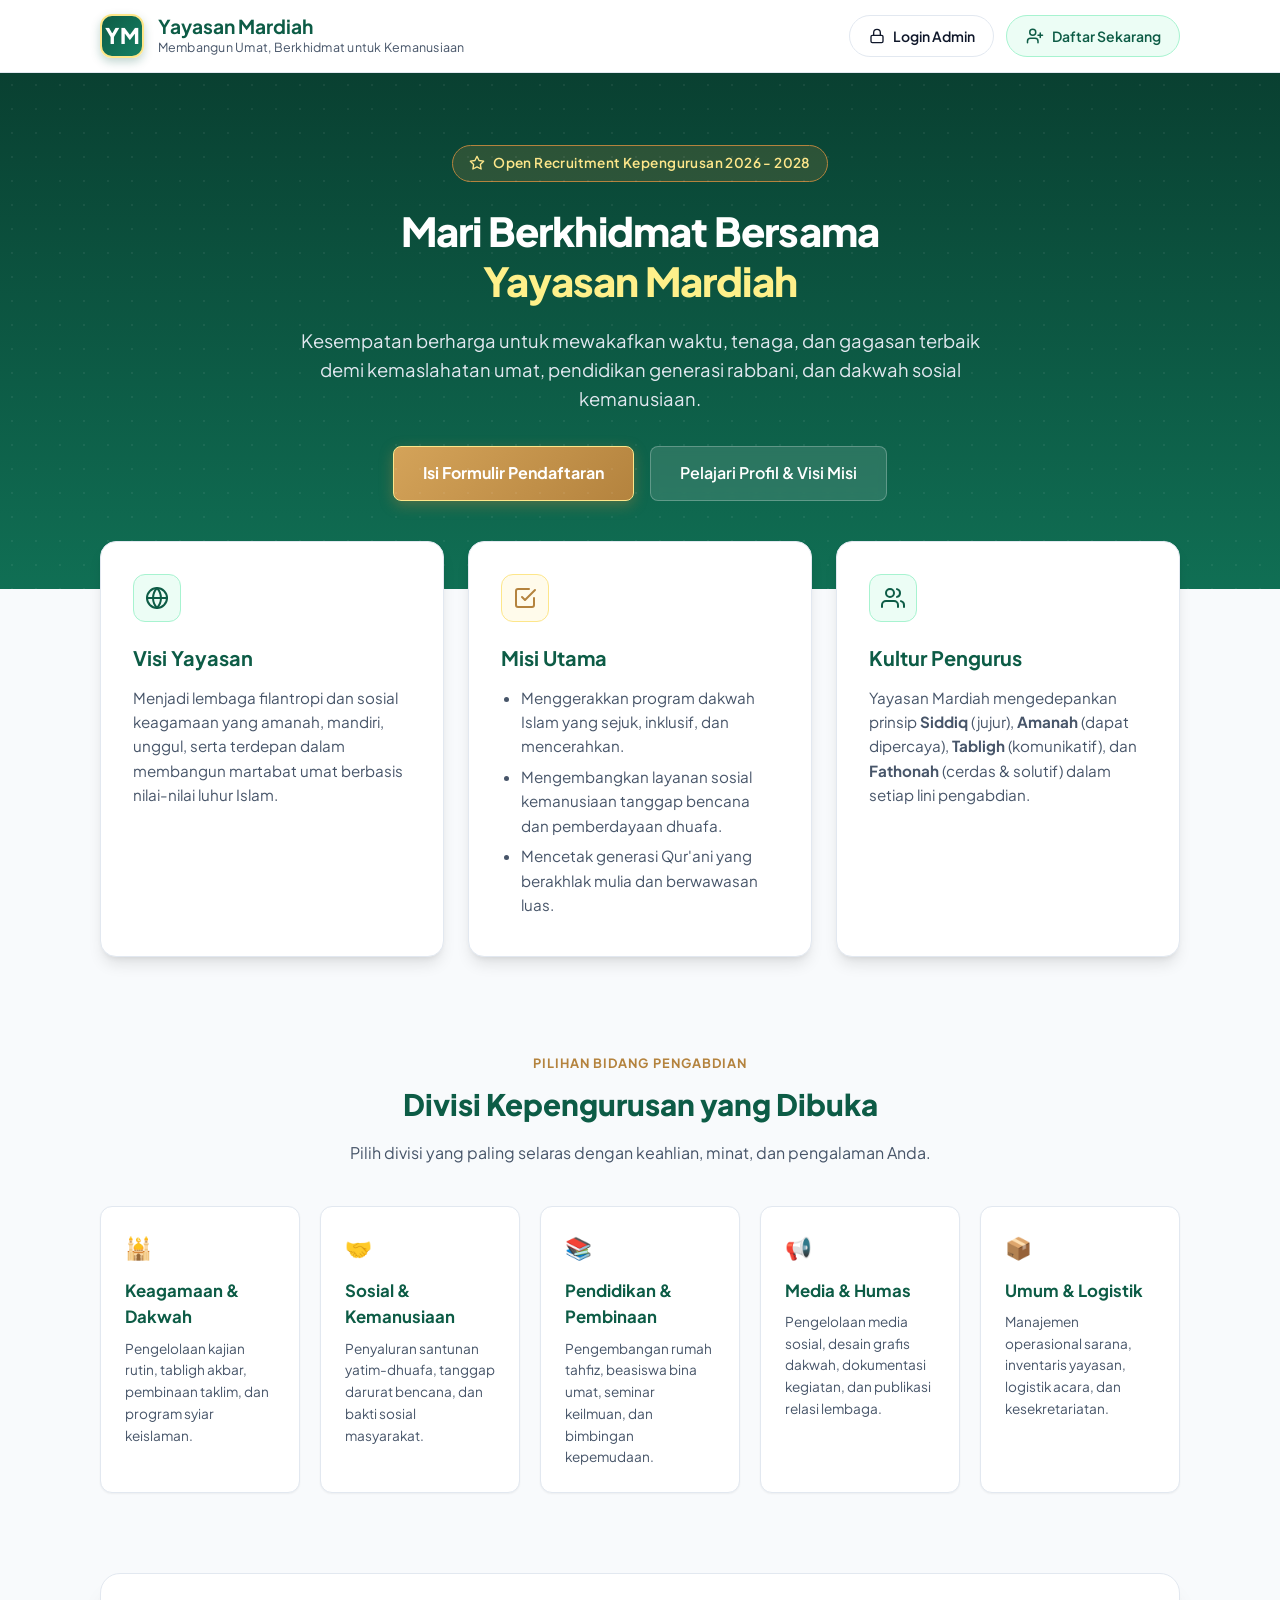
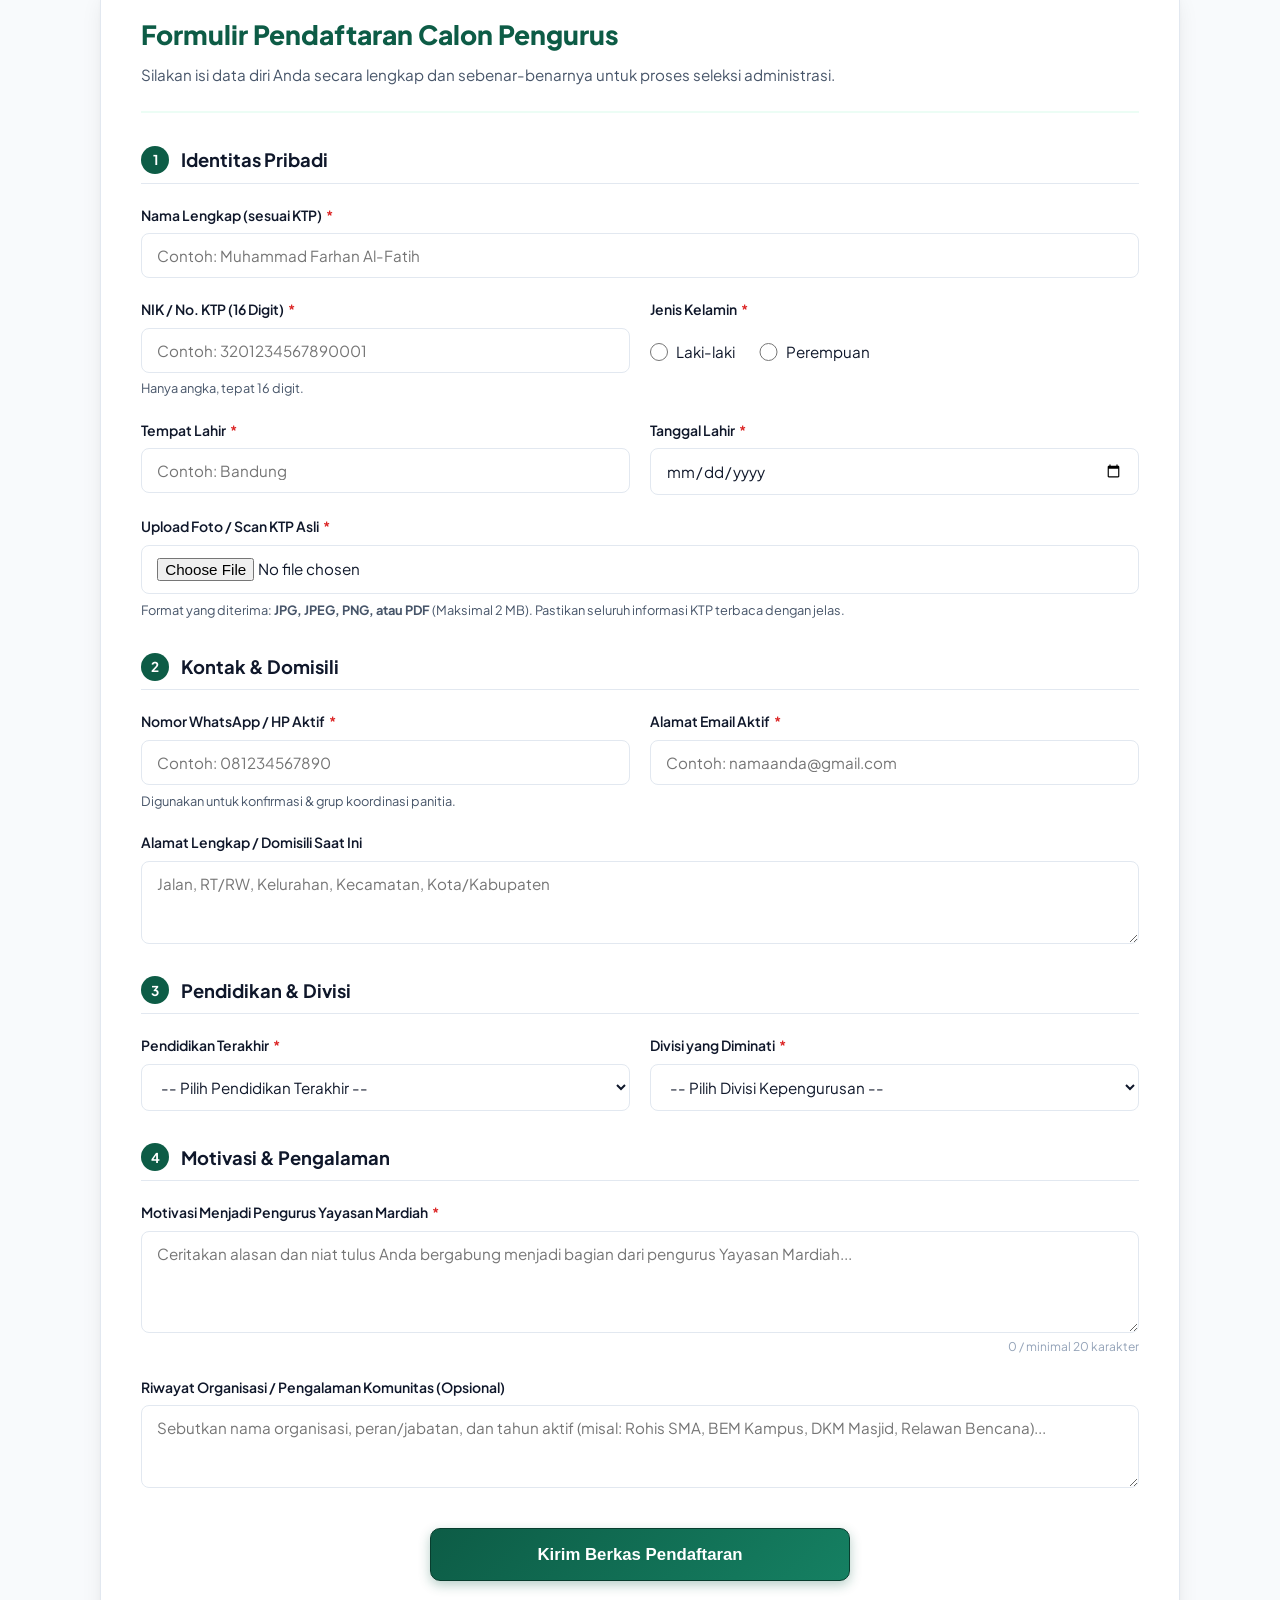
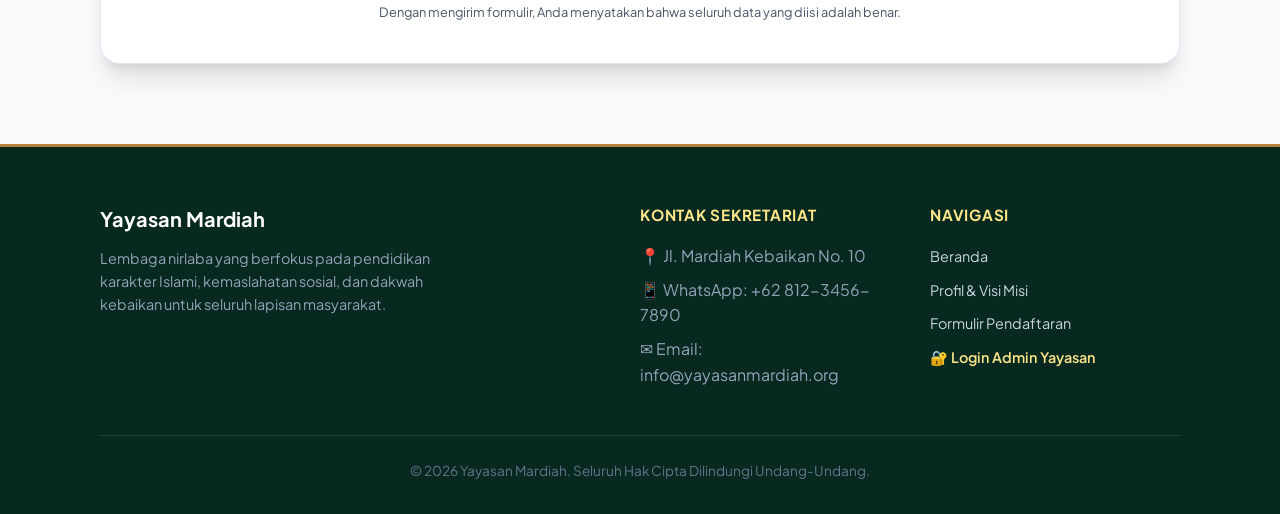
==== public/index.html @ 721e767e "Add files via upload" ====
<!DOCTYPE html>
<html lang="id">

<head>
  <meta charset="UTF-8">
  <meta name="viewport" content="width=device-width, initial-scale=1.0">
  <meta name="description"
    content="Pendaftaran Calon Pengurus Yayasan Mardiah Periode 2026-2028. Mari berkhidmat untuk umat dan kemanusiaan bersama kami.">
  <title>Pendaftaran Calon Pengurus - Yayasan Mardiah</title>

  <!-- Google Fonts: Plus Jakarta Sans -->
  <link rel="preconnect" href="https://fonts.googleapis.com">
  <link rel="preconnect" href="https://fonts.gstatic.com" crossorigin>
  <link href="https://fonts.googleapis.com/css2?family=Plus+Jakarta+Sans:wght@400;500;600;700;800&display=swap"
    rel="stylesheet">

  <!-- Stylesheet -->
  <link rel="stylesheet" href="css/style.css">
</head>

<body>

  <!-- Top Navbar / Header -->
  <header class="top-header">
    <div class="container nav-wrapper">
      <a href="#home" class="brand-logo">
        <div class="logo-icon">YM</div>
        <div class="brand-text">
          <h1>Yayasan Mardiah</h1>
          <p>Membangun Umat, Berkhidmat untuk Kemanusiaan</p>
        </div>
      </a>
      <div class="nav-action">
        <a href="admin.html" class="btn-nav btn-nav-admin" title="Panel Pengurus / Admin">
          <svg width="16" height="16" viewBox="0 0 24 24" fill="none" stroke="currentColor" stroke-width="2"
            stroke-linecap="round" stroke-linejoin="round">
            <rect x="3" y="11" width="18" height="11" rx="2" ry="2"></rect>
            <path d="M7 11V7a5 5 0 0 1 10 0v4"></path>
          </svg>
          Login Admin
        </a>
        <a href="#form-daftar" class="btn-nav">
          <svg width="18" height="18" viewBox="0 0 24 24" fill="none" stroke="currentColor" stroke-width="2"
            stroke-linecap="round" stroke-linejoin="round">
            <path d="M16 21v-2a4 4 0 0 0-4-4H6a4 4 0 0 0-4 4v2"></path>
            <circle cx="9" cy="7" r="4"></circle>
            <line x1="19" y1="8" x2="19" y2="14"></line>
            <line x1="22" y1="11" x2="16" y2="11"></line>
          </svg>
          Daftar Sekarang
        </a>
      </div>
    </div>
  </header>

  <!-- Hero Section -->
  <section class="hero-section" id="home">
    <div class="hero-pattern"></div>
    <div class="container">
      <div class="hero-badge">
        <svg width="16" height="16" viewBox="0 0 24 24" fill="none" stroke="currentColor" stroke-width="2"
          stroke-linecap="round" stroke-linejoin="round">
          <path d="M12 2l3.09 6.26L22 9.27l-5 4.87 1.18 6.88L12 17.77l-6.18 3.25L7 14.14 2 9.27l6.91-1.01L12 2z"></path>
        </svg>
        Open Recruitment Kepengurusan 2026 - 2028
      </div>
      <h2 class="hero-title">
        Mari Berkhidmat Bersama <br><span>Yayasan Mardiah</span>
      </h2>
      <p class="hero-desc">
        Kesempatan berharga untuk mewakafkan waktu, tenaga, dan gagasan terbaik demi kemaslahatan umat, pendidikan
        generasi rabbani, dan dakwah sosial kemanusiaan.
      </p>
      <div class="hero-cta-group">
        <a href="#form-daftar" class="btn-primary-hero">Isi Formulir Pendaftaran</a>
        <a href="#profil" class="btn-secondary-hero">Pelajari Profil & Visi Misi</a>
      </div>
    </div>
  </section>

  <!-- Section: Visi, Misi & Profil Singkat -->
  <section class="section-intro" id="profil">
    <div class="container">
      <div class="info-grid">
        <!-- Visi Card -->
        <div class="info-card">
          <div class="card-icon icon-emerald">
            <svg width="24" height="24" viewBox="0 0 24 24" fill="none" stroke="currentColor" stroke-width="2"
              stroke-linecap="round" stroke-linejoin="round">
              <circle cx="12" cy="12" r="10"></circle>
              <line x1="2" y1="12" x2="22" y2="12"></line>
              <path d="M12 2a15.3 15.3 0 0 1 4 10 15.3 15.3 0 0 1-4 10 15.3 15.3 0 0 1-4-10 15.3 15.3 0 0 1 4-10z">
              </path>
            </svg>
          </div>
          <h3>Visi Yayasan</h3>
          <p>
            Menjadi lembaga filantropi dan sosial keagamaan yang amanah, mandiri, unggul, serta terdepan dalam membangun
            martabat umat berbasis nilai-nilai luhur Islam.
          </p>
        </div>

        <!-- Misi Card -->
        <div class="info-card">
          <div class="card-icon icon-gold">
            <svg width="24" height="24" viewBox="0 0 24 24" fill="none" stroke="currentColor" stroke-width="2"
              stroke-linecap="round" stroke-linejoin="round">
              <polyline points="9 11 12 14 22 4"></polyline>
              <path d="M21 12v7a2 2 0 0 1-2 2H5a2 2 0 0 1-2-2V5a2 2 0 0 1 2-2h11"></path>
            </svg>
          </div>
          <h3>Misi Utama</h3>
          <ul>
            <li>Menggerakkan program dakwah Islam yang sejuk, inklusif, dan mencerahkan.</li>
            <li>Mengembangkan layanan sosial kemanusiaan tanggap bencana dan pemberdayaan dhuafa.</li>
            <li>Mencetak generasi Qur'ani yang berakhlak mulia dan berwawasan luas.</li>
          </ul>
        </div>

        <!-- Nilai Dasar Card -->
        <div class="info-card">
          <div class="card-icon icon-emerald">
            <svg width="24" height="24" viewBox="0 0 24 24" fill="none" stroke="currentColor" stroke-width="2"
              stroke-linecap="round" stroke-linejoin="round">
              <path d="M17 21v-2a4 4 0 0 0-4-4H5a4 4 0 0 0-4 4v2"></path>
              <circle cx="9" cy="7" r="4"></circle>
              <path d="M23 21v-2a4 4 0 0 0-3-3.87"></path>
              <path d="M16 3.13a4 4 0 0 1 0 7.75"></path>
            </svg>
          </div>
          <h3>Kultur Pengurus</h3>
          <p>
            Yayasan Mardiah mengedepankan prinsip <strong>Siddiq</strong> (jujur), <strong>Amanah</strong> (dapat
            dipercaya), <strong>Tabligh</strong> (komunikatif), dan <strong>Fathonah</strong> (cerdas & solutif) dalam
            setiap lini pengabdian.
          </p>
        </div>
      </div>
    </div>
  </section>

  <!-- Section: Divisi yang Dibuka -->
  <section class="divisions-section">
    <div class="container">
      <div class="section-header">
        <span class="section-tag">Pilihan Bidang Pengabdian</span>
        <h3 class="section-title">Divisi Kepengurusan yang Dibuka</h3>
        <p class="section-subtitle">Pilih divisi yang paling selaras dengan keahlian, minat, dan pengalaman Anda.</p>
      </div>

      <div class="division-cards">
        <div class="div-card">
          <div class="div-badge">🕌</div>
          <h4>Keagamaan & Dakwah</h4>
          <p>Pengelolaan kajian rutin, tabligh akbar, pembinaan taklim, dan program syiar keislaman.</p>
        </div>

        <div class="div-card">
          <div class="div-badge">🤝</div>
          <h4>Sosial & Kemanusiaan</h4>
          <p>Penyaluran santunan yatim-dhuafa, tanggap darurat bencana, dan bakti sosial masyarakat.</p>
        </div>

        <div class="div-card">
          <div class="div-badge">📚</div>
          <h4>Pendidikan & Pembinaan</h4>
          <p>Pengembangan rumah tahfiz, beasiswa bina umat, seminar keilmuan, dan bimbingan kepemudaan.</p>
        </div>

        <div class="div-card">
          <div class="div-badge">📢</div>
          <h4>Media & Humas</h4>
          <p>Pengelolaan media sosial, desain grafis dakwah, dokumentasi kegiatan, dan publikasi relasi lembaga.</p>
        </div>

        <div class="div-card">
          <div class="div-badge">📦</div>
          <h4>Umum & Logistik</h4>
          <p>Manajemen operasional sarana, inventaris yayasan, logistik acara, dan kesekretariatan.</p>
        </div>
      </div>
    </div>
  </section>

  <!-- Section: Formulir Pendaftaran -->
  <section class="form-section" id="form-daftar">
    <div class="container">
      <div class="form-card">

        <div class="form-header-bar">
          <h2>Formulir Pendaftaran Calon Pengurus</h2>
          <p>Silakan isi data diri Anda secara lengkap dan sebenar-benarnya untuk proses seleksi administrasi.</p>
        </div>

        <!-- Alert Notification Box -->
        <div id="formAlertBox" class="alert-box" role="alert">
          <svg width="20" height="20" viewBox="0 0 24 24" fill="none" stroke="currentColor" stroke-width="2"
            stroke-linecap="round" stroke-linejoin="round" style="flex-shrink:0;">
            <circle cx="12" cy="12" r="10"></circle>
            <line x1="12" y1="8" x2="12" y2="12"></line>
            <line x1="12" y1="16" x2="12.01" y2="16"></line>
          </svg>
          <span id="formAlertMessage"></span>
        </div>

        <form id="registrationForm" novalidate>

          <!-- BAGIAN 1: IDENTITAS DIRI -->
          <div class="form-step-title">
            <span class="step-num">1</span>
            <span>Identitas Pribadi</span>
          </div>

          <div class="form-grid">
            <!-- Nama Lengkap -->
            <div class="form-group col-full">
              <label for="nama_lengkap" class="form-label">
                Nama Lengkap (sesuai KTP) <span class="required-star">*</span>
              </label>
              <input type="text" id="nama_lengkap" name="nama_lengkap" class="form-control"
                placeholder="Contoh: Muhammad Farhan Al-Fatih" maxlength="150" required>
              <div class="invalid-feedback"></div>
            </div>

            <!-- NIK / No. KTP -->
            <div class="form-group">
              <label for="nik" class="form-label">
                NIK / No. KTP (16 Digit) <span class="required-star">*</span>
              </label>
              <input type="text" id="nik" name="nik" class="form-control" placeholder="Contoh: 3201234567890001"
                maxlength="16" inputmode="numeric" required>
              <div class="invalid-feedback"></div>
              <span class="helper-text">Hanya angka, tepat 16 digit.</span>
            </div>

            <!-- Jenis Kelamin -->
            <div class="form-group" id="genderContainer">
              <label class="form-label">
                Jenis Kelamin <span class="required-star">*</span>
              </label>
              <div class="radio-group">
                <label class="radio-label">
                  <input type="radio" name="jenis_kelamin" value="Laki-laki" required>
                  <span>Laki-laki</span>
                </label>
                <label class="radio-label">
                  <input type="radio" name="jenis_kelamin" value="Perempuan">
                  <span>Perempuan</span>
                </label>
              </div>
              <div class="invalid-feedback"></div>
            </div>

            <!-- Tempat Lahir -->
            <div class="form-group">
              <label for="tempat_lahir" class="form-label">
                Tempat Lahir <span class="required-star">*</span>
              </label>
              <input type="text" id="tempat_lahir" name="tempat_lahir" class="form-control"
                placeholder="Contoh: Bandung" maxlength="100" required>
              <div class="invalid-feedback"></div>
            </div>

            <!-- Tanggal Lahir -->
            <div class="form-group">
              <label for="tanggal_lahir" class="form-label">
                Tanggal Lahir <span class="required-star">*</span>
              </label>
              <input type="date" id="tanggal_lahir" name="tanggal_lahir" class="form-control" required>
              <div class="invalid-feedback"></div>
            </div>

            <!-- Upload KTP -->
            <div class="form-group col-full">
              <label for="file_ktp" class="form-label">
                Upload Foto / Scan KTP Asli <span class="required-star">*</span>
              </label>
              <input type="file" id="file_ktp" name="file_ktp" class="form-control" accept=".jpg,.jpeg,.png,.pdf"
                required>
              <div class="invalid-feedback"></div>
              <span class="helper-text">
                Format yang diterima: <strong>JPG, JPEG, PNG, atau PDF</strong> (Maksimal 2 MB). Pastikan seluruh
                informasi KTP terbaca dengan jelas.
              </span>
              <div id="ktpFilePreview"
                style="display: none; margin-top: 0.5rem; font-size: 0.85rem; color: var(--primary); font-weight: 600;">
                📄 Berkas dipilih: <span id="ktpFileName"></span> (<span id="ktpFileSize"></span>)
              </div>
            </div>
          </div>

          <!-- BAGIAN 2: KONTAK & DOMISILI -->
          <div class="form-step-title">
            <span class="step-num">2</span>
            <span>Kontak & Domisili</span>
          </div>

          <div class="form-grid">
            <!-- WhatsApp -->
            <div class="form-group">
              <label for="whatsapp" class="form-label">
                Nomor WhatsApp / HP Aktif <span class="required-star">*</span>
              </label>
              <input type="tel" id="whatsapp" name="whatsapp" class="form-control" placeholder="Contoh: 081234567890"
                maxlength="20" required>
              <div class="invalid-feedback"></div>
              <span class="helper-text">Digunakan untuk konfirmasi & grup koordinasi panitia.</span>
            </div>

            <!-- Email -->
            <div class="form-group">
              <label for="email" class="form-label">
                Alamat Email Aktif <span class="required-star">*</span>
              </label>
              <input type="email" id="email" name="email" class="form-control" placeholder="Contoh: namaanda@gmail.com"
                maxlength="150" required>
              <div class="invalid-feedback"></div>
            </div>

            <!-- Alamat Lengkap -->
            <div class="form-group col-full">
              <label for="alamat" class="form-label">
                Alamat Lengkap / Domisili Saat Ini
              </label>
              <textarea id="alamat" name="alamat" class="form-control" rows="3"
                placeholder="Jalan, RT/RW, Kelurahan, Kecamatan, Kota/Kabupaten"></textarea>
              <div class="invalid-feedback"></div>
            </div>
          </div>

          <!-- BAGIAN 3: PENDIDIKAN & MINAT DIVISI -->
          <div class="form-step-title">
            <span class="step-num">3</span>
            <span>Pendidikan & Divisi</span>
          </div>

          <div class="form-grid">
            <!-- Pendidikan Terakhir -->
            <div class="form-group">
              <label for="pendidikan_terakhir" class="form-label">
                Pendidikan Terakhir <span class="required-star">*</span>
              </label>
              <select id="pendidikan_terakhir" name="pendidikan_terakhir" class="form-control" required>
                <option value="">-- Pilih Pendidikan Terakhir --</option>
                <option value="SMA/SMK">SMA / SMK / MA / Sederajat</option>
                <option value="D3">Diploma (D3)</option>
                <option value="S1">Sarjana (S1 / D4)</option>
                <option value="S2">Magister (S2)</option>
                <option value="Lainnya">Lainnya</option>
              </select>
              <div class="invalid-feedback"></div>
            </div>

            <!-- Divisi yang Diminati -->
            <div class="form-group">
              <label for="posisi_diminati" class="form-label">
                Divisi yang Diminati <span class="required-star">*</span>
              </label>
              <select id="posisi_diminati" name="posisi_diminati" class="form-control" required>
                <option value="">-- Pilih Divisi Kepengurusan --</option>
                <option value="Keagamaan & Dakwah">Keagamaan & Dakwah</option>
                <option value="Sosial & Kemanusiaan">Sosial & Kemanusiaan</option>
                <option value="Pendidikan & Pembinaan">Pendidikan & Pembinaan</option>
                <option value="Media, Humas & Syiar Digital">Media, Humas & Syiar Digital</option>
                <option value="Umum, Logistik & Perlengkapan">Umum, Logistik & Perlengkapan</option>
              </select>
              <div class="invalid-feedback"></div>
            </div>
          </div>

          <!-- BAGIAN 4: MOTIVASI & PENGALAMAN -->
          <div class="form-step-title">
            <span class="step-num">4</span>
            <span>Motivasi & Pengalaman</span>
          </div>

          <div class="form-grid">
            <!-- Motivasi -->
            <div class="form-group col-full">
              <label for="motivasi" class="form-label">
                Motivasi Menjadi Pengurus Yayasan Mardiah <span class="required-star">*</span>
              </label>
              <textarea id="motivasi" name="motivasi" class="form-control" rows="4"
                placeholder="Ceritakan alasan dan niat tulus Anda bergabung menjadi bagian dari pengurus Yayasan Mardiah..."
                required></textarea>
              <div class="invalid-feedback"></div>
              <div class="char-counter" id="motivasiCounter">0 / minimal 20 karakter</div>
            </div>

            <!-- Riwayat Organisasi -->
            <div class="form-group col-full">
              <label for="riwayat_organisasi" class="form-label">
                Riwayat Organisasi / Pengalaman Komunitas (Opsional)
              </label>
              <textarea id="riwayat_organisasi" name="riwayat_organisasi" class="form-control" rows="3"
                placeholder="Sebutkan nama organisasi, peran/jabatan, dan tahun aktif (misal: Rohis SMA, BEM Kampus, DKM Masjid, Relawan Bencana)..."></textarea>
              <div class="invalid-feedback"></div>
            </div>
          </div>

          <!-- Submit Button -->
          <div class="form-actions">
            <button type="submit" id="submitBtn" class="btn-submit">
              <div class="spinner"></div>
              <span id="submitBtnText">Kirim Berkas Pendaftaran</span>
            </button>
            <span class="helper-text">Dengan mengirim formulir, Anda menyatakan bahwa seluruh data yang diisi adalah
              benar.</span>
          </div>

        </form>

      </div>
    </div>
  </section>

  <!-- Modal Sukses Pendaftaran -->
  <div id="successModal" class="modal-overlay" role="dialog" aria-modal="true">
    <div class="modal-content">
      <div class="modal-icon-success">✓</div>
      <h3 class="modal-title">Pendaftaran Berhasil!</h3>
      <p class="modal-desc">
        Alhamdulillah, berkas pendaftaran calon pengurus atas nama <strong id="modalCandidateName">-</strong> untuk
        divisi <strong id="modalCandidatePosition">-</strong> telah berhasil diterima oleh panitia.
      </p>

      <div class="modal-reg-id-card">
        <div>
          <div class="reg-id-label">ID Pendaftaran Anda:</div>
          <div class="reg-id-value" id="modalRegistrationId">-</div>
        </div>
        <button type="button" id="copyRegIdBtn" class="btn-copy-id">Salin ID</button>
      </div>

      <p class="helper-text" style="margin-bottom: 1.5rem;">
        Simpan ID Pendaftaran Anda. Tim seleksi Yayasan Mardiah akan menghubungi Anda melalui WhatsApp atau Email
        terdaftar untuk tahapan wawancara.
      </p>

      <button type="button" id="closeModalBtn" class="btn-close-modal">Selesai & Tutup</button>
    </div>
  </div>

  <!-- Footer -->
  <footer class="main-footer">
    <div class="container">
      <div class="footer-grid">
        <div class="footer-brand">
          <h4>Yayasan Mardiah</h4>
          <p>
            Lembaga nirlaba yang berfokus pada pendidikan karakter Islami, kemaslahatan sosial, dan dakwah kebaikan
            untuk seluruh lapisan masyarakat.
          </p>
        </div>
        <div class="footer-col">
          <h5>Kontak Sekretariat</h5>
          <ul class="footer-links">
            <li>📍 Jl. Mardiah Kebaikan No. 10</li>
            <li>📱 WhatsApp: +62 812-3456-7890</li>
            <li>✉️ Email: info@yayasanmardiah.org</li>
          </ul>
        </div>
        <div class="footer-col">
          <h5>Navigasi</h5>
          <ul class="footer-links">
            <li><a href="#home">Beranda</a></li>
            <li><a href="#profil">Profil & Visi Misi</a></li>
            <li><a href="#form-daftar">Formulir Pendaftaran</a></li>
            <li><a href="admin.html" style="color: #fde68a; font-weight: 600;">🔐 Login Admin Yayasan</a></li>
          </ul>
        </div>
      </div>

      <div class="footer-bottom">
        <p>&copy; 2026 Yayasan Mardiah. Seluruh Hak Cipta Dilindungi Undang-Undang.</p>
      </div>
    </div>
  </footer>

  <!-- Main JavaScript File -->
  <script src="js/app.js"></script>
</body>

</html>
---- public/css/style.css ----
/* ==========================================================================
   CSS Styling - Sistem Pendaftaran Calon Pengurus Yayasan Mardiah
   Tema: Modern Islamic & Formal Organization (Emerald Green & Gold Accents)
   ========================================================================== */

:root {
  /* Color Palette */
  --primary: #0d5c46;
  --primary-hover: #083d2e;
  --primary-light: #158062;
  --primary-surface: #ecfdf5;
  --primary-border: #a7f3d0;

  --gold: #b4833e;
  --gold-hover: #966b2e;
  --gold-light: #fffbeb;
  --gold-border: #fde68a;

  --bg-page: #f8fafc;
  --bg-card: #ffffff;
  --text-main: #0f172a;
  --text-muted: #475569;
  --text-light: #94a3b8;

  --border-color: #e2e8f0;
  --border-focus: #0d5c46;

  --danger: #dc2626;
  --danger-bg: #fef2f2;
  --danger-border: #fecaca;

  --success: #15803d;
  --success-bg: #f0fdf4;
  --success-border: #bbf7d0;

  /* Typography */
  --font-sans: 'Plus Jakarta Sans', system-ui, -apple-system, BlinkMacSystemFont, 'Segoe UI', Roboto, Helvetica, Arial, sans-serif;

  /* Elevation */
  --shadow-sm: 0 1px 2px 0 rgb(0 0 0 / 0.05);
  --shadow-md: 0 4px 6px -1px rgb(0 0 0 / 0.1), 0 2px 4px -2px rgb(0 0 0 / 0.1);
  --shadow-lg: 0 10px 15px -3px rgb(0 0 0 / 0.1), 0 4px 6px -4px rgb(0 0 0 / 0.1);
  --shadow-xl: 0 20px 25px -5px rgb(0 0 0 / 0.1), 0 8px 10px -6px rgb(0 0 0 / 0.1);

  /* Transitions */
  --transition-fast: 0.15s ease;
  --transition-normal: 0.25s ease;
}

/* Reset & Box Sizing */
*,
*::before,
*::after {
  box-sizing: border-box;
  margin: 0;
  padding: 0;
}

html {
  scroll-behavior: smooth;
}

body {
  font-family: var(--font-sans);
  background-color: var(--bg-page);
  color: var(--text-main);
  line-height: 1.6;
  -webkit-font-smoothing: antialiased;
}

/* Container */
.container {
  width: 100%;
  max-width: 1120px;
  margin-left: auto;
  margin-right: auto;
  padding-left: 1.25rem;
  padding-right: 1.25rem;
}

/* Top Navbar / Header */
.top-header {
  background: var(--bg-card);
  border-bottom: 1px solid var(--border-color);
  position: sticky;
  top: 0;
  z-index: 50;
  backdrop-filter: blur(8px);
  background-color: rgba(255, 255, 255, 0.95);
}

.nav-wrapper {
  display: flex;
  align-items: center;
  justify-content: space-between;
  height: 72px;
}

.brand-logo {
  display: flex;
  align-items: center;
  gap: 0.85rem;
  text-decoration: none;
  color: inherit;
}

.logo-icon {
  width: 44px;
  height: 44px;
  background: linear-gradient(135deg, var(--primary) 0%, #158062 100%);
  color: #fff;
  border-radius: 12px;
  display: flex;
  align-items: center;
  justify-content: center;
  font-weight: 800;
  font-size: 1.35rem;
  box-shadow: 0 4px 10px rgba(13, 92, 70, 0.25);
  border: 2px solid var(--gold-border);
}

.brand-text h1 {
  font-size: 1.2rem;
  font-weight: 700;
  color: var(--primary);
  line-height: 1.2;
}

.brand-text p {
  font-size: 0.78rem;
  color: var(--text-muted);
  letter-spacing: 0.02em;
}

.nav-action {
  display: flex;
  align-items: center;
  gap: 0.75rem;
}

.nav-action .btn-nav {
  display: inline-flex;
  align-items: center;
  gap: 0.5rem;
  padding: 0.55rem 1.15rem;
  background: var(--primary-surface);
  color: var(--primary);
  border: 1px solid var(--primary-border);
  border-radius: 9999px;
  font-size: 0.875rem;
  font-weight: 600;
  text-decoration: none;
  transition: var(--transition-fast);
}

.nav-action .btn-nav:hover {
  background: var(--primary);
  color: #fff;
}

.nav-action .btn-nav-admin {
  background: #ffffff;
  color: var(--text-main);
  border: 1px solid var(--border-color);
}

.nav-action .btn-nav-admin:hover {
  background: var(--primary-surface);
  color: var(--primary);
  border-color: var(--primary-border);
}

/* Hero Section */
.hero-section {
  background: linear-gradient(180deg, #094031 0%, #0d5c46 60%, #106f54 100%);
  color: #ffffff;
  padding: 4.5rem 0 5.5rem;
  position: relative;
  overflow: hidden;
  text-align: center;
}

.hero-pattern {
  position: absolute;
  top: 0;
  left: 0;
  width: 100%;
  height: 100%;
  opacity: 0.06;
  background-image: radial-gradient(#ffffff 1px, transparent 1px);
  background-size: 24px 24px;
  pointer-events: none;
}

.hero-badge {
  display: inline-flex;
  align-items: center;
  gap: 0.5rem;
  background: rgba(180, 131, 62, 0.2);
  border: 1px solid var(--gold);
  color: #fde68a;
  padding: 0.4rem 1rem;
  border-radius: 9999px;
  font-size: 0.85rem;
  font-weight: 600;
  margin-bottom: 1.5rem;
  letter-spacing: 0.03em;
}

.hero-title {
  font-size: 2.5rem;
  font-weight: 800;
  line-height: 1.25;
  margin-bottom: 1.25rem;
  letter-spacing: -0.02em;
}

.hero-title span {
  color: #fef08a;
}

.hero-desc {
  font-size: 1.15rem;
  max-width: 680px;
  margin: 0 auto 2rem;
  color: #e2e8f0;
  font-weight: 400;
}

.hero-cta-group {
  display: flex;
  justify-content: center;
  gap: 1rem;
  flex-wrap: wrap;
}

.btn-primary-hero {
  background: linear-gradient(135deg, #d4a359 0%, #b4833e 100%);
  color: #ffffff;
  font-weight: 700;
  font-size: 1rem;
  padding: 0.85rem 1.8rem;
  border-radius: 8px;
  text-decoration: none;
  box-shadow: 0 4px 14px rgba(180, 131, 62, 0.4);
  transition: var(--transition-normal);
  border: 1px solid #fde68a;
}

.btn-primary-hero:hover {
  transform: translateY(-2px);
  box-shadow: 0 6px 20px rgba(180, 131, 62, 0.5);
}

.btn-secondary-hero {
  background: rgba(255, 255, 255, 0.12);
  color: #ffffff;
  font-weight: 600;
  font-size: 1rem;
  padding: 0.85rem 1.8rem;
  border-radius: 8px;
  text-decoration: none;
  backdrop-filter: blur(4px);
  border: 1px solid rgba(255, 255, 255, 0.25);
  transition: var(--transition-fast);
}

.btn-secondary-hero:hover {
  background: rgba(255, 255, 255, 0.2);
}

/* Info Cards / Profil Yayasan */
.section-intro {
  margin-top: -3rem;
  position: relative;
  z-index: 10;
  margin-bottom: 3.5rem;
}

.info-grid {
  display: grid;
  grid-template-columns: repeat(auto-fit, minmax(300px, 1fr));
  gap: 1.5rem;
}

.info-card {
  background: var(--bg-card);
  padding: 2rem;
  border-radius: 16px;
  box-shadow: var(--shadow-lg);
  border: 1px solid var(--border-color);
  transition: var(--transition-normal);
}

.info-card:hover {
  transform: translateY(-3px);
  box-shadow: var(--shadow-xl);
}

.card-icon {
  width: 48px;
  height: 48px;
  border-radius: 12px;
  display: flex;
  align-items: center;
  justify-content: center;
  margin-bottom: 1.25rem;
  font-size: 1.5rem;
}

.icon-emerald {
  background: var(--primary-surface);
  color: var(--primary);
  border: 1px solid var(--primary-border);
}

.icon-gold {
  background: var(--gold-light);
  color: var(--gold);
  border: 1px solid var(--gold-border);
}

.info-card h3 {
  font-size: 1.25rem;
  font-weight: 700;
  color: var(--primary);
  margin-bottom: 0.75rem;
}

.info-card p,
.info-card ul {
  color: var(--text-muted);
  font-size: 0.95rem;
}

.info-card ul {
  padding-left: 1.25rem;
  margin-top: 0.5rem;
}

.info-card li {
  margin-bottom: 0.4rem;
}

/* Divisi Section */
.divisions-section {
  padding: 2.5rem 0 4rem;
  text-align: center;
}

.section-header {
  margin-bottom: 2.5rem;
}

.section-tag {
  color: var(--gold);
  text-transform: uppercase;
  font-weight: 700;
  font-size: 0.8rem;
  letter-spacing: 0.08em;
  margin-bottom: 0.5rem;
  display: block;
}

.section-title {
  font-size: 1.85rem;
  font-weight: 800;
  color: var(--primary);
  margin-bottom: 0.75rem;
}

.section-subtitle {
  color: var(--text-muted);
  font-size: 1rem;
  max-width: 600px;
  margin: 0 auto;
}

.division-cards {
  display: grid;
  grid-template-columns: repeat(auto-fit, minmax(200px, 1fr));
  gap: 1.25rem;
  text-align: left;
}

.div-card {
  background: var(--bg-card);
  padding: 1.5rem;
  border-radius: 12px;
  border: 1px solid var(--border-color);
  box-shadow: var(--shadow-sm);
  transition: var(--transition-normal);
}

.div-card:hover {
  border-color: var(--primary);
  box-shadow: var(--shadow-md);
  transform: translateY(-2px);
}

.div-badge {
  font-size: 1.35rem;
  margin-bottom: 0.75rem;
  display: inline-block;
}

.div-card h4 {
  font-size: 1.05rem;
  font-weight: 700;
  color: var(--primary);
  margin-bottom: 0.4rem;
}

.div-card p {
  font-size: 0.85rem;
  color: var(--text-muted);
}

/* Registration Form Section */
.form-section {
  padding: 1rem 0 5rem;
}

.form-card {
  background: var(--bg-card);
  border-radius: 20px;
  box-shadow: var(--shadow-xl);
  border: 1px solid var(--border-color);
  padding: 2.5rem;
  position: relative;
  overflow: hidden;
}

.form-header-bar {
  border-bottom: 2px solid var(--primary-surface);
  padding-bottom: 1.5rem;
  margin-bottom: 2rem;
}

.form-header-bar h2 {
  font-size: 1.65rem;
  font-weight: 800;
  color: var(--primary);
  margin-bottom: 0.4rem;
}

.form-header-bar p {
  color: var(--text-muted);
  font-size: 0.95rem;
}

/* Form Grouping & Sections */
.form-step-title {
  display: flex;
  align-items: center;
  gap: 0.75rem;
  font-size: 1.15rem;
  font-weight: 700;
  color: var(--text-main);
  margin: 2rem 0 1.25rem;
  padding-bottom: 0.5rem;
  border-bottom: 1px solid var(--border-color);
}

.step-num {
  width: 28px;
  height: 28px;
  border-radius: 50%;
  background: var(--primary);
  color: #fff;
  font-size: 0.85rem;
  display: inline-flex;
  align-items: center;
  justify-content: center;
  font-weight: 700;
}

.form-grid {
  display: grid;
  grid-template-columns: repeat(2, 1fr);
  gap: 1.25rem;
}

.col-full {
  grid-column: 1 / -1;
}

.form-group {
  display: flex;
  flex-direction: column;
}

.form-label {
  font-size: 0.875rem;
  font-weight: 600;
  color: var(--text-main);
  margin-bottom: 0.45rem;
}

.required-star {
  color: var(--danger);
  margin-left: 2px;
}

.form-control {
  width: 100%;
  padding: 0.75rem 0.95rem;
  font-size: 0.95rem;
  font-family: inherit;
  color: var(--text-main);
  background: #ffffff;
  border: 1px solid var(--border-color);
  border-radius: 8px;
  transition: border-color var(--transition-fast), box-shadow var(--transition-fast);
}

.form-control:focus {
  outline: none;
  border-color: var(--primary);
  box-shadow: 0 0 0 3px rgba(13, 92, 70, 0.15);
}

.form-control.is-invalid {
  border-color: var(--danger);
  background-color: #fffafb;
}

.form-control.is-invalid:focus {
  box-shadow: 0 0 0 3px rgba(220, 38, 38, 0.15);
}

.invalid-feedback {
  color: var(--danger);
  font-size: 0.8rem;
  margin-top: 0.35rem;
  display: none;
  font-weight: 500;
}

.form-control.is-invalid~.invalid-feedback {
  display: block;
}

.helper-text {
  font-size: 0.8rem;
  color: var(--text-muted);
  margin-top: 0.35rem;
}

/* Radio Option Group */
.radio-group {
  display: flex;
  gap: 1.5rem;
  margin-top: 0.25rem;
  padding: 0.5rem 0;
}

.radio-label {
  display: inline-flex;
  align-items: center;
  gap: 0.5rem;
  font-size: 0.95rem;
  color: var(--text-main);
  cursor: pointer;
  user-select: none;
}

.radio-label input[type="radio"] {
  accent-color: var(--primary);
  width: 1.15rem;
  height: 1.15rem;
  cursor: pointer;
}

/* Textarea Counter */
.char-counter {
  text-align: right;
  font-size: 0.75rem;
  color: var(--text-light);
  margin-top: 0.25rem;
}

/* Form Action Button */
.form-actions {
  margin-top: 2.5rem;
  display: flex;
  flex-direction: column;
  align-items: center;
  gap: 1rem;
}

.btn-submit {
  display: inline-flex;
  align-items: center;
  justify-content: center;
  gap: 0.75rem;
  width: 100%;
  max-width: 420px;
  padding: 0.95rem 2rem;
  font-size: 1.05rem;
  font-weight: 700;
  color: #ffffff;
  background: linear-gradient(135deg, var(--primary) 0%, #158062 100%);
  border: 1px solid var(--primary-hover);
  border-radius: 10px;
  cursor: pointer;
  box-shadow: 0 4px 12px rgba(13, 92, 70, 0.3);
  transition: var(--transition-normal);
}

.btn-submit:hover:not(:disabled) {
  background: linear-gradient(135deg, var(--primary-hover) 0%, var(--primary) 100%);
  transform: translateY(-2px);
  box-shadow: 0 6px 16px rgba(13, 92, 70, 0.4);
}

.btn-submit:disabled {
  opacity: 0.7;
  cursor: not-allowed;
  transform: none;
}

/* Spinner Icon */
.spinner {
  display: none;
  width: 20px;
  height: 20px;
  border: 3px solid rgba(255, 255, 255, 0.3);
  border-radius: 50%;
  border-top-color: #ffffff;
  animation: spin 0.8s linear infinite;
}

@keyframes spin {
  to {
    transform: rotate(360deg);
  }
}

.btn-submit.loading .spinner {
  display: inline-block;
}

/* Alert Notification Boxes */
.alert-box {
  display: none;
  padding: 1rem 1.25rem;
  border-radius: 10px;
  margin-bottom: 1.5rem;
  font-size: 0.925rem;
  align-items: flex-start;
  gap: 0.75rem;
  animation: fadeIn 0.3s ease;
}

.alert-danger {
  background-color: var(--danger-bg);
  border: 1px solid var(--danger-border);
  color: var(--danger);
}

.alert-success {
  background-color: var(--success-bg);
  border: 1px solid var(--success-border);
  color: var(--success);
}

@keyframes fadeIn {
  from {
    opacity: 0;
    transform: translateY(-6px);
  }

  to {
    opacity: 1;
    transform: translateY(0);
  }
}

/* Success Modal Overlay */
.modal-overlay {
  display: none;
  position: fixed;
  top: 0;
  left: 0;
  width: 100vw;
  height: 100vh;
  background: rgba(15, 23, 42, 0.6);
  backdrop-filter: blur(4px);
  z-index: 9999;
  align-items: center;
  justify-content: center;
  padding: 1.25rem;
  animation: fadeIn 0.25s ease;
}

.modal-content {
  background: #ffffff;
  border-radius: 20px;
  max-width: 520px;
  width: 100%;
  padding: 2.5rem;
  text-align: center;
  box-shadow: 0 25px 50px -12px rgba(0, 0, 0, 0.25);
  border: 1px solid var(--border-color);
  animation: scaleUp 0.3s cubic-bezier(0.16, 1, 0.3, 1);
}

@keyframes scaleUp {
  from {
    opacity: 0;
    transform: scale(0.92);
  }

  to {
    opacity: 1;
    transform: scale(1);
  }
}

.modal-icon-success {
  width: 68px;
  height: 68px;
  background: var(--success-bg);
  color: var(--success);
  border: 2px solid var(--success-border);
  border-radius: 50%;
  display: inline-flex;
  align-items: center;
  justify-content: center;
  font-size: 2.25rem;
  margin-bottom: 1.25rem;
}

.modal-title {
  font-size: 1.5rem;
  font-weight: 800;
  color: var(--primary);
  margin-bottom: 0.5rem;
}

.modal-desc {
  color: var(--text-muted);
  font-size: 0.95rem;
  margin-bottom: 1.5rem;
}

.modal-reg-id-card {
  background: var(--bg-page);
  border: 1px dashed var(--primary);
  border-radius: 8px;
  padding: 0.75rem 1rem;
  margin-bottom: 1.5rem;
  display: flex;
  justify-content: space-between;
  align-items: center;
}

.reg-id-label {
  font-size: 0.75rem;
  color: var(--text-light);
  text-transform: uppercase;
  letter-spacing: 0.05em;
}

.reg-id-value {
  font-family: monospace;
  font-size: 1rem;
  font-weight: 700;
  color: var(--primary);
}

.btn-copy-id {
  background: var(--primary-surface);
  border: 1px solid var(--primary-border);
  color: var(--primary);
  font-size: 0.8rem;
  font-weight: 600;
  padding: 0.35rem 0.75rem;
  border-radius: 6px;
  cursor: pointer;
  transition: var(--transition-fast);
}

.btn-copy-id:hover {
  background: var(--primary);
  color: #fff;
}

.btn-close-modal {
  width: 100%;
  padding: 0.8rem;
  background: var(--primary);
  color: #fff;
  border: none;
  border-radius: 8px;
  font-size: 1rem;
  font-weight: 700;
  cursor: pointer;
  transition: var(--transition-fast);
}

.btn-close-modal:hover {
  background: var(--primary-hover);
}

/* Footer */
.main-footer {
  background: #08291f;
  color: #94a3b8;
  padding: 3.5rem 0 2rem;
  border-top: 3px solid var(--gold);
}

.footer-grid {
  display: grid;
  grid-template-columns: 2fr 1fr 1fr;
  gap: 2.5rem;
  margin-bottom: 2.5rem;
}

.footer-brand h4 {
  color: #ffffff;
  font-size: 1.25rem;
  font-weight: 700;
  margin-bottom: 0.75rem;
}

.footer-brand p {
  font-size: 0.9rem;
  line-height: 1.6;
  max-width: 380px;
}

.footer-col h5 {
  color: #fde68a;
  font-size: 0.95rem;
  font-weight: 700;
  text-transform: uppercase;
  letter-spacing: 0.05em;
  margin-bottom: 1rem;
}

.footer-links {
  list-style: none;
}

.footer-links li {
  margin-bottom: 0.5rem;
}

.footer-links a {
  color: #cbd5e1;
  text-decoration: none;
  font-size: 0.9rem;
  transition: var(--transition-fast);
}

.footer-links a:hover {
  color: #fde68a;
}

.footer-bottom {
  border-top: 1px solid rgba(255, 255, 255, 0.1);
  padding-top: 1.5rem;
  text-align: center;
  font-size: 0.85rem;
  color: #64748b;
}

/* Responsive Breakpoints */
@media (max-width: 860px) {
  .hero-title {
    font-size: 2rem;
  }

  .form-grid {
    grid-template-columns: 1fr;
  }

  .footer-grid {
    grid-template-columns: 1fr;
    gap: 2rem;
  }

  .form-card {
    padding: 1.75rem;
  }
}

@media (max-width: 540px) {
  .hero-title {
    font-size: 1.65rem;
  }

  .hero-desc {
    font-size: 1rem;
  }

  .brand-text p {
    display: none;
  }

  .nav-action .btn-nav {
    padding: 0.4rem 0.75rem;
    font-size: 0.78rem;
    gap: 0.35rem;
  }

  .radio-group {
    flex-direction: column;
    gap: 0.75rem;
  }
}

/* ==========================================================================
   ADMIN PANEL STYLING
   ========================================================================== */

/* Admin Login Section */
.admin-login-container {
  min-height: 85vh;
  display: flex;
  align-items: center;
  justify-content: center;
  padding: 2rem 1rem;
}

.admin-login-card {
  background: var(--bg-card);
  width: 100%;
  max-width: 440px;
  border-radius: 20px;
  box-shadow: var(--shadow-xl);
  border: 1px solid var(--border-color);
  padding: 2.5rem;
  text-align: center;
}

.login-header {
  margin-bottom: 2rem;
}

.login-header .logo-icon {
  margin: 0 auto 1rem;
}

.login-header h2 {
  color: var(--primary);
  font-size: 1.5rem;
  font-weight: 800;
}

.login-header p {
  color: var(--text-muted);
  font-size: 0.9rem;
}

/* Admin Dashboard Section */
.admin-dashboard-container {
  padding: 2rem 0 5rem;
}

.admin-header-bar {
  background: var(--bg-card);
  border-radius: 16px;
  padding: 1.25rem 2rem;
  box-shadow: var(--shadow-sm);
  border: 1px solid var(--border-color);
  display: flex;
  justify-content: space-between;
  align-items: center;
  margin-bottom: 2rem;
  flex-wrap: wrap;
  gap: 1rem;
}

.admin-user-info {
  display: flex;
  align-items: center;
  gap: 0.85rem;
}

.admin-avatar {
  width: 42px;
  height: 42px;
  border-radius: 50%;
  background: var(--primary-surface);
  color: var(--primary);
  border: 1px solid var(--primary-border);
  display: flex;
  align-items: center;
  justify-content: center;
  font-weight: 700;
  font-size: 1.1rem;
}

.admin-name-title h3 {
  font-size: 1.05rem;
  font-weight: 700;
  color: var(--text-main);
  line-height: 1.2;
}

.admin-name-title span {
  font-size: 0.8rem;
  color: var(--primary);
  font-weight: 600;
}

.admin-actions {
  display: flex;
  align-items: center;
  gap: 0.75rem;
  flex-wrap: wrap;
}

.btn-admin-nav {
  display: inline-flex;
  align-items: center;
  gap: 0.4rem;
  padding: 0.55rem 1rem;
  border-radius: 8px;
  font-size: 0.875rem;
  font-weight: 600;
  text-decoration: none;
  cursor: pointer;
  transition: var(--transition-fast);
  border: none;
}

.btn-admin-outline {
  background: #ffffff;
  color: var(--text-main);
  border: 1px solid var(--border-color);
}

.btn-admin-outline:hover {
  background: var(--bg-page);
  border-color: var(--text-muted);
}

.btn-admin-primary {
  background: var(--primary);
  color: #ffffff;
}

.btn-admin-primary:hover {
  background: var(--primary-hover);
}

.btn-admin-gold {
  background: linear-gradient(135deg, #d4a359 0%, #b4833e 100%);
  color: #ffffff;
}

.btn-admin-gold:hover {
  opacity: 0.95;
}

.btn-admin-danger {
  background: var(--danger-bg);
  color: var(--danger);
  border: 1px solid var(--danger-border);
}

.btn-admin-danger:hover {
  background: var(--danger);
  color: #ffffff;
}

/* Metric Statistics Cards */
.stats-grid {
  display: grid;
  grid-template-columns: repeat(auto-fit, minmax(200px, 1fr));
  gap: 1.25rem;
  margin-bottom: 2rem;
}

.stat-card {
  background: var(--bg-card);
  border-radius: 14px;
  padding: 1.25rem 1.5rem;
  border: 1px solid var(--border-color);
  box-shadow: var(--shadow-sm);
  display: flex;
  justify-content: space-between;
  align-items: center;
  transition: var(--transition-normal);
}

.stat-card:hover {
  transform: translateY(-2px);
  box-shadow: var(--shadow-md);
}

.stat-info span {
  font-size: 0.825rem;
  color: var(--text-muted);
  font-weight: 600;
  display: block;
  margin-bottom: 0.35rem;
}

.stat-info h4 {
  font-size: 1.8rem;
  font-weight: 800;
  color: var(--text-main);
  line-height: 1;
}

.stat-badge-icon {
  width: 44px;
  height: 44px;
  border-radius: 10px;
  display: flex;
  align-items: center;
  justify-content: center;
  font-size: 1.35rem;
}

/* Toolbar & Filters */
.toolbar-card {
  background: var(--bg-card);
  border-radius: 14px;
  padding: 1.25rem;
  border: 1px solid var(--border-color);
  box-shadow: var(--shadow-sm);
  margin-bottom: 1.5rem;
  display: flex;
  gap: 1rem;
  align-items: center;
  flex-wrap: wrap;
}

.search-input-wrapper {
  flex: 1;
  min-width: 250px;
  position: relative;
}

.search-icon {
  position: absolute;
  left: 0.85rem;
  top: 50%;
  transform: translateY(-50%);
  color: var(--text-light);
}

.search-input-wrapper input {
  padding-left: 2.5rem;
}

.filter-select {
  min-width: 180px;
}

/* Data Table Card */
.table-card {
  background: var(--bg-card);
  border-radius: 16px;
  border: 1px solid var(--border-color);
  box-shadow: var(--shadow-md);
  overflow: hidden;
}

.table-responsive {
  width: 100%;
  overflow-x: auto;
}

.crud-table {
  width: 100%;
  border-collapse: collapse;
  text-align: left;
  font-size: 0.925rem;
}

.crud-table th {
  background: #f8fafc;
  padding: 1rem 1.25rem;
  font-weight: 700;
  color: var(--text-muted);
  border-bottom: 1px solid var(--border-color);
  font-size: 0.825rem;
  text-transform: uppercase;
  letter-spacing: 0.05em;
  white-space: nowrap;
}

.crud-table td {
  padding: 1rem 1.25rem;
  border-bottom: 1px solid var(--border-color);
  color: var(--text-main);
  vertical-align: middle;
}

.crud-table tbody tr:hover {
  background: #f8fafc;
}

/* Status Badges */
.status-pill {
  display: inline-flex;
  align-items: center;
  padding: 0.25rem 0.75rem;
  border-radius: 9999px;
  font-size: 0.78rem;
  font-weight: 700;
  white-space: nowrap;
}

.status-review {
  background: #fef9c3;
  color: #854d0e;
  border: 1px solid #fde047;
}

.status-lolos {
  background: #e0f2fe;
  color: #0369a1;
  border: 1px solid #bae6fd;
}

.status-wawancara {
  background: #f3e8ff;
  color: #6b21a8;
  border: 1px solid #e9d5ff;
}

.status-diterima {
  background: #dcfce7;
  color: #166534;
  border: 1px solid #bbf7d0;
}

.status-ditolak {
  background: #fee2e2;
  color: #991b1b;
  border: 1px solid #fecaca;
}

/* Action Buttons in Table */
.action-btn-group {
  display: flex;
  align-items: center;
  gap: 0.4rem;
}

.btn-table-action {
  padding: 0.35rem 0.65rem;
  border-radius: 6px;
  font-size: 0.78rem;
  font-weight: 600;
  border: 1px solid transparent;
  cursor: pointer;
  transition: var(--transition-fast);
  display: inline-flex;
  align-items: center;
  gap: 0.25rem;
}

.btn-action-view {
  background: var(--primary-surface);
  color: var(--primary);
  border-color: var(--primary-border);
}

.btn-action-view:hover {
  background: var(--primary);
  color: #ffffff;
}

.btn-action-edit {
  background: #fef3c7;
  color: #92400e;
  border-color: #fde68a;
}

.btn-action-edit:hover {
  background: #f59e0b;
  color: #ffffff;
}

.btn-action-delete {
  background: var(--danger-bg);
  color: var(--danger);
  border-color: var(--danger-border);
}

.btn-action-delete:hover {
  background: var(--danger);
  color: #ffffff;
}

/* Table Footer / Pagination */
.table-footer {
  padding: 1rem 1.5rem;
  display: flex;
  justify-content: space-between;
  align-items: center;
  flex-wrap: wrap;
  gap: 1rem;
  background: #fafafa;
}

.pagination-controls {
  display: flex;
  gap: 0.35rem;
}

.btn-page {
  padding: 0.4rem 0.8rem;
  border: 1px solid var(--border-color);
  background: #ffffff;
  border-radius: 6px;
  font-size: 0.85rem;
  font-weight: 600;
  cursor: pointer;
  transition: var(--transition-fast);
}

.btn-page:hover:not(:disabled) {
  background: var(--primary-surface);
  color: var(--primary);
  border-color: var(--primary);
}

.btn-page.active {
  background: var(--primary);
  color: #ffffff;
  border-color: var(--primary);
}

.btn-page:disabled {
  opacity: 0.5;
  cursor: not-allowed;
}

/* Detail Modal Styles */
.detail-grid {
  display: grid;
  grid-template-columns: repeat(2, 1fr);
  gap: 1rem;
  text-align: left;
  margin-bottom: 1.5rem;
}

.detail-item {
  background: #f8fafc;
  padding: 0.75rem 1rem;
  border-radius: 8px;
  border: 1px solid var(--border-color);
}

.detail-item.full {
  grid-column: 1 / -1;
}

.detail-label {
  font-size: 0.75rem;
  text-transform: uppercase;
  color: var(--text-light);
  font-weight: 700;
  margin-bottom: 0.25rem;
}

.detail-val {
  font-size: 0.95rem;
  color: var(--text-main);
  font-weight: 600;
  word-break: break-word;
}

.detail-quote {
  font-style: italic;
  font-weight: 400;
  background: #ffffff;
  padding: 0.75rem;
  border-left: 3px solid var(--primary);
  border-radius: 4px;
  margin-top: 0.35rem;
  white-space: pre-wrap;
}

.modal-dialog-large {
  max-width: 720px;
  max-height: 90vh;
  overflow-y: auto;
  text-align: left;
}

.modal-header-large {
  display: flex;
  justify-content: space-between;
  align-items: center;
  border-bottom: 1px solid var(--border-color);
  padding-bottom: 1rem;
  margin-bottom: 1.5rem;
}

.btn-close-x {
  background: none;
  border: none;
  font-size: 1.5rem;
  color: var(--text-muted);
  cursor: pointer;
  line-height: 1;
}

.btn-close-x:hover {
  color: var(--danger);
}
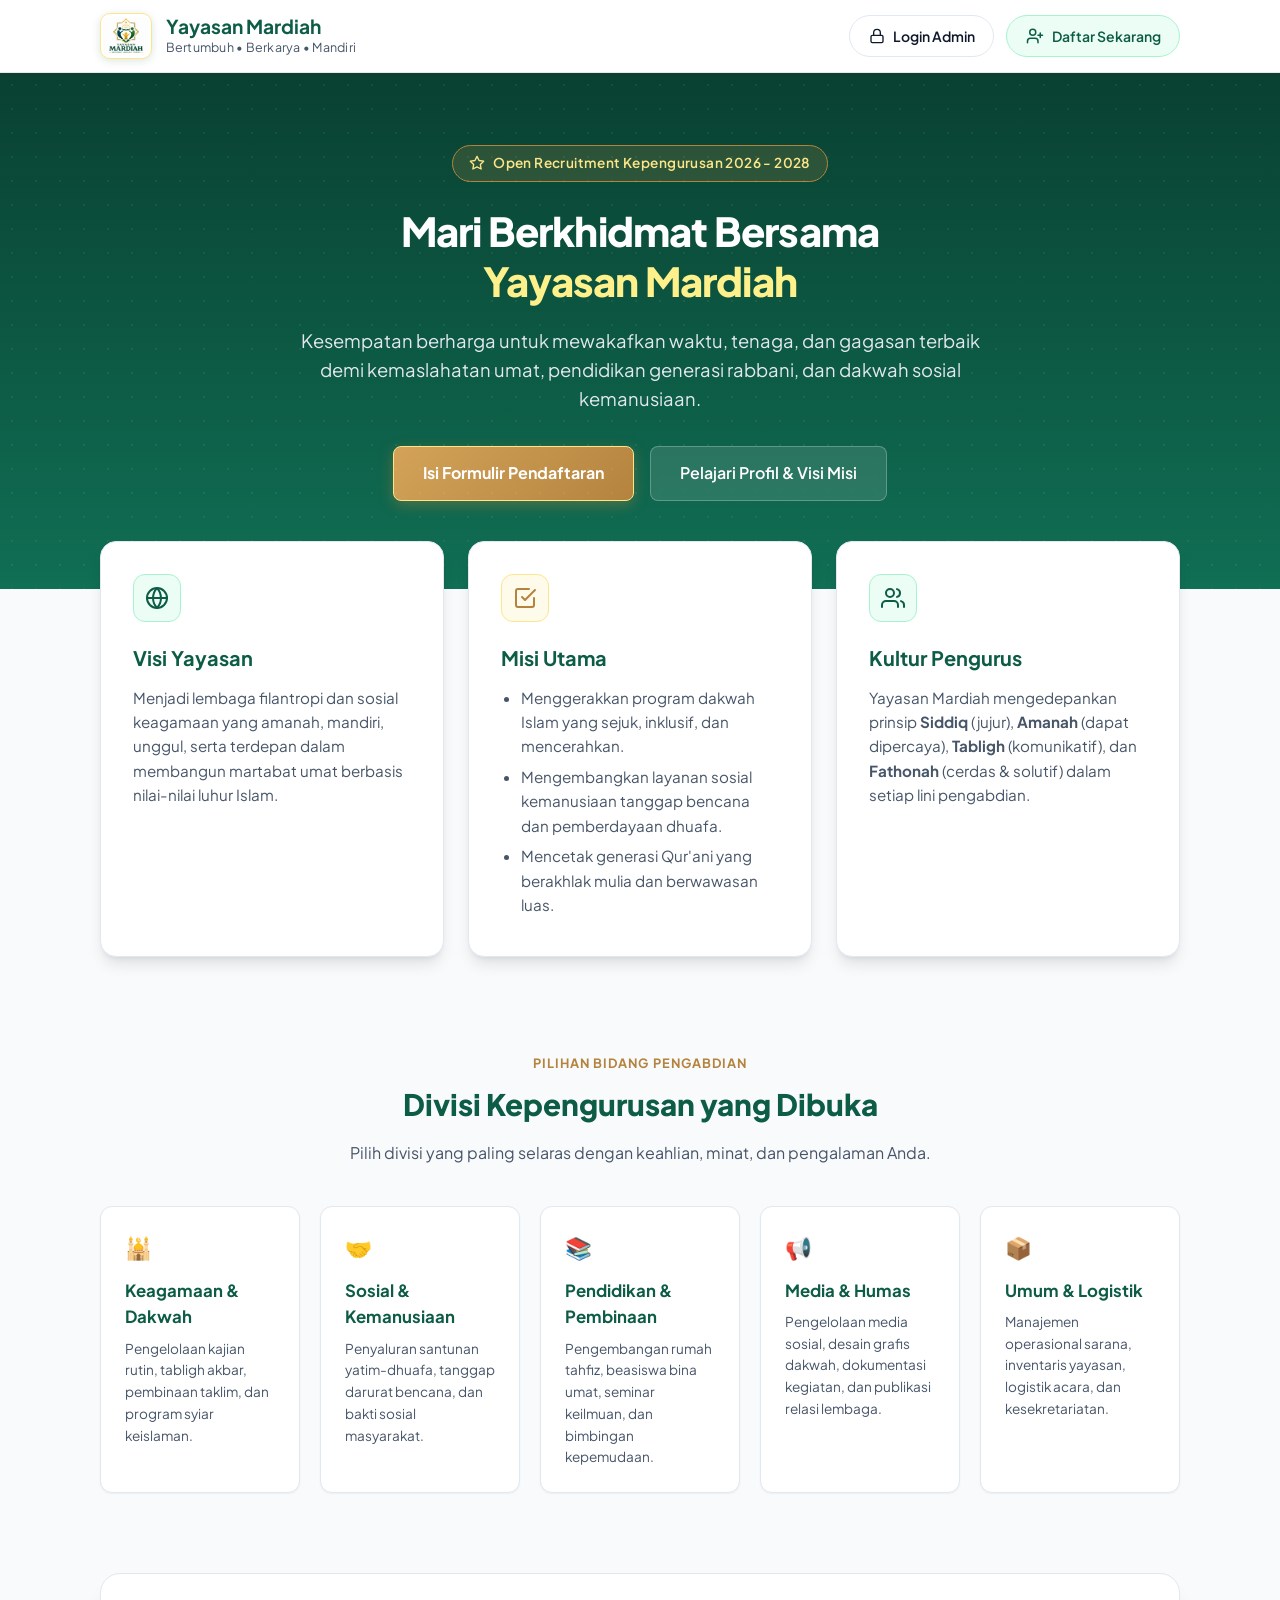
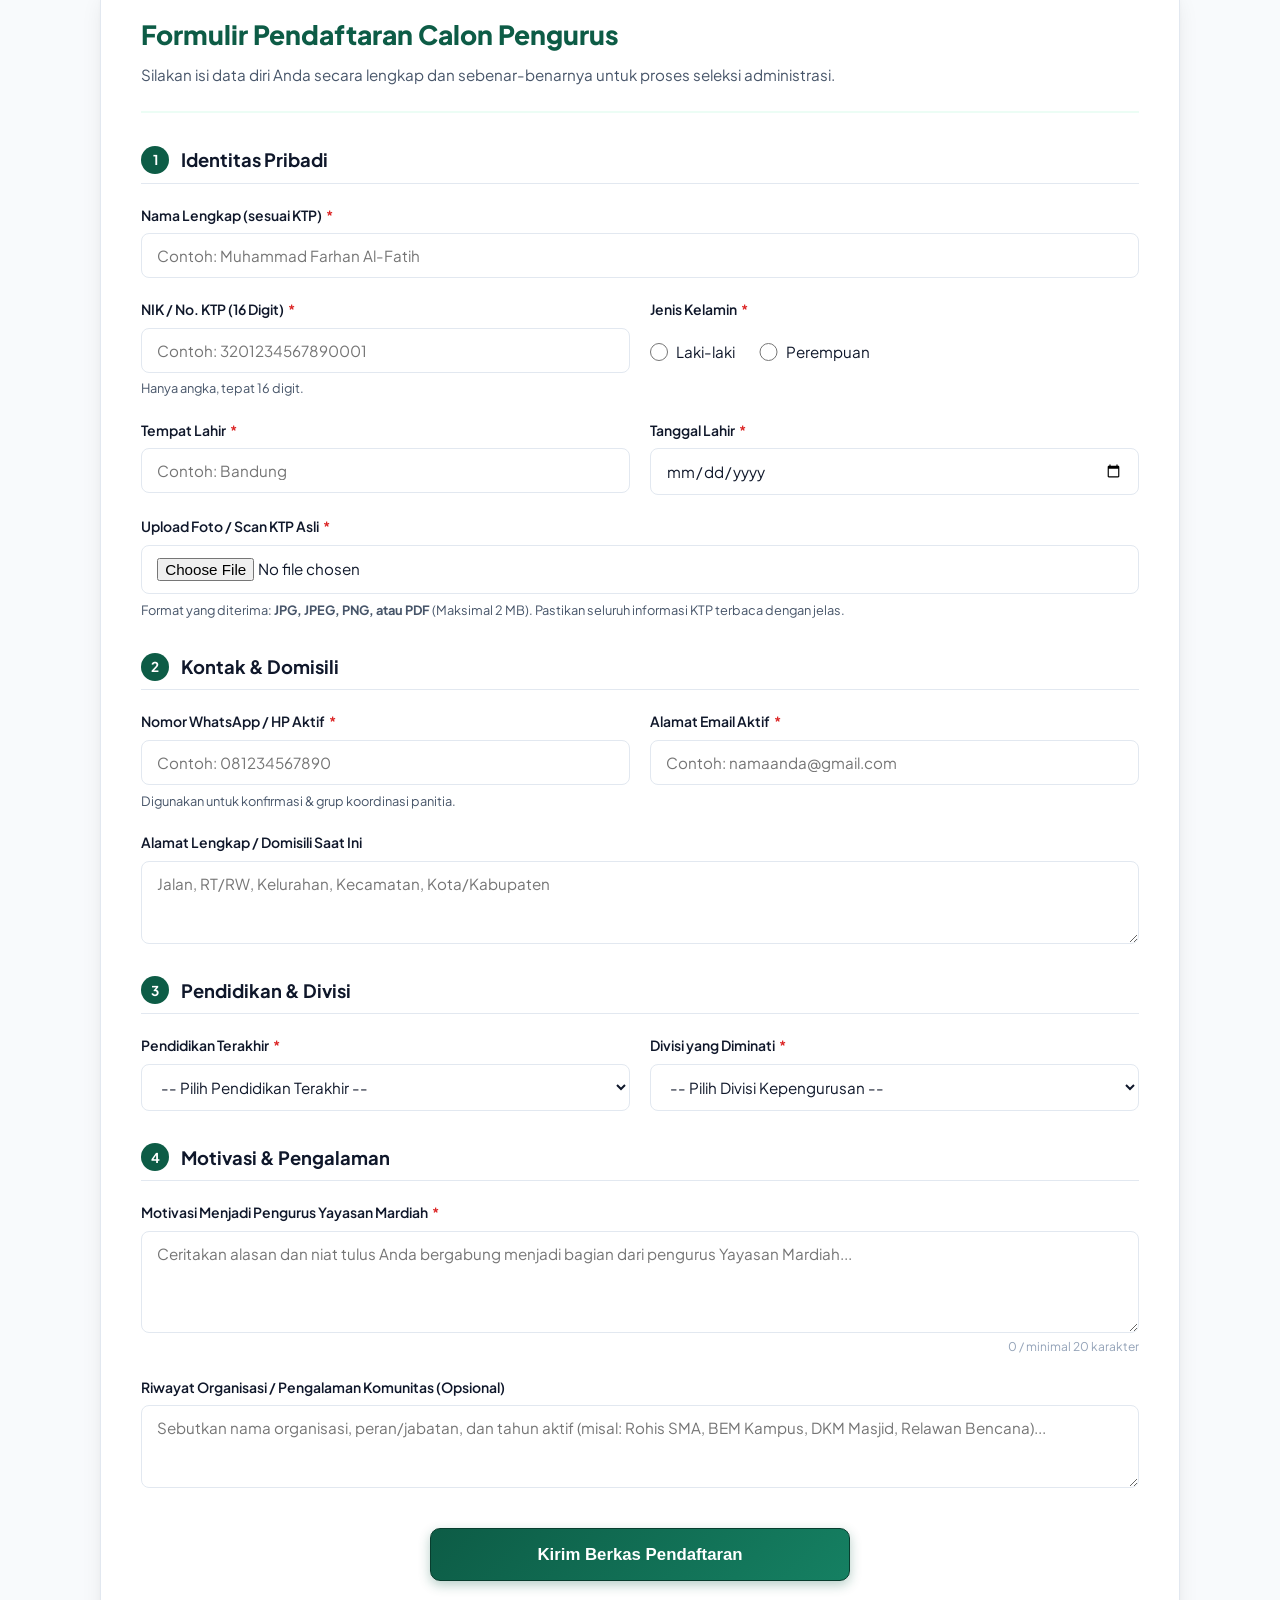
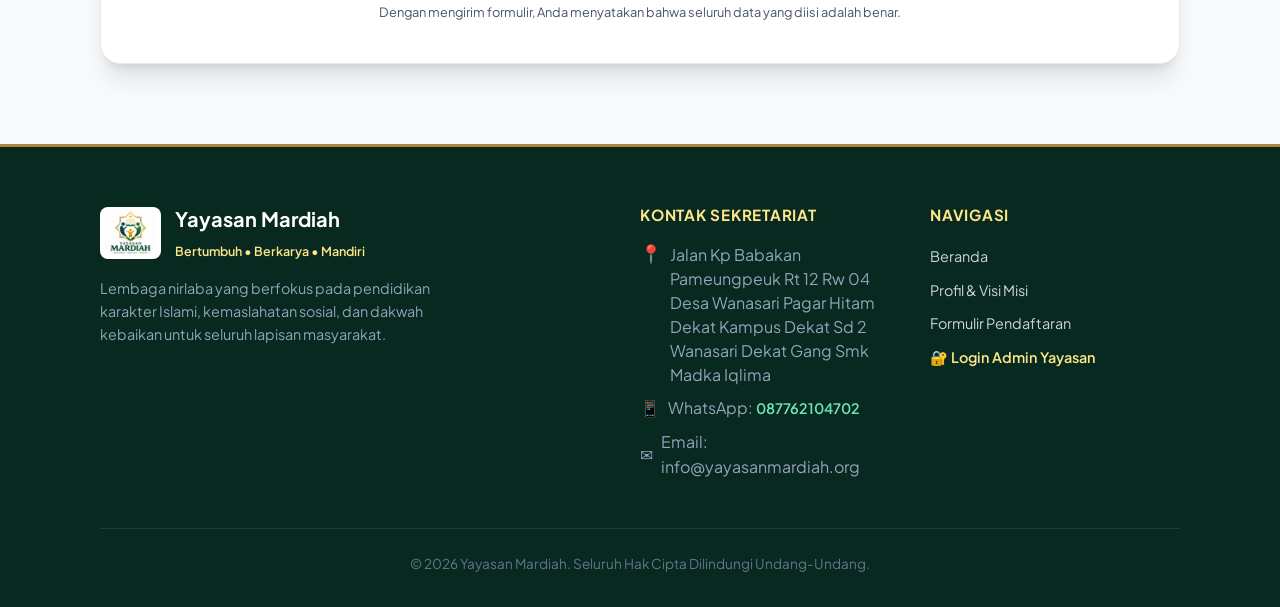
==== commit 3fd9c84e: "Add files via upload" ====
--- a/public/index.html
+++ b/public/index.html
@@ -8,6 +8,11 @@
     content="Pendaftaran Calon Pengurus Yayasan Mardiah Periode 2026-2028. Mari berkhidmat untuk umat dan kemanusiaan bersama kami.">
   <title>Pendaftaran Calon Pengurus - Yayasan Mardiah</title>
 
+  <!-- Favicon / Logo Tab Browser -->
+  <link rel="icon" type="image/png" href="img/favicon.png">
+  <link rel="shortcut icon" href="img/favicon.ico">
+  <link rel="apple-touch-icon" href="img/favicon.png">
+
   <!-- Google Fonts: Plus Jakarta Sans -->
   <link rel="preconnect" href="https://fonts.googleapis.com">
   <link rel="preconnect" href="https://fonts.gstatic.com" crossorigin>
@@ -24,10 +29,10 @@
   <header class="top-header">
     <div class="container nav-wrapper">
       <a href="#home" class="brand-logo">
-        <div class="logo-icon">YM</div>
+        <img src="img/logo.png" alt="Logo Yayasan Mardiah" class="logo-img">
         <div class="brand-text">
           <h1>Yayasan Mardiah</h1>
-          <p>Membangun Umat, Berkhidmat untuk Kemanusiaan</p>
+          <p>Bertumbuh • Berkarya • Mandiri</p>
         </div>
       </a>
       <div class="nav-action">
@@ -446,7 +451,13 @@
     <div class="container">
       <div class="footer-grid">
         <div class="footer-brand">
-          <h4>Yayasan Mardiah</h4>
+          <div style="display: flex; align-items: center; gap: 0.85rem; margin-bottom: 0.85rem;">
+            <img src="img/logo.png" alt="Logo Yayasan Mardiah" style="height: 52px; width: auto; border-radius: 8px; background: #ffffff; padding: 3px; box-shadow: var(--shadow-sm);">
+            <div>
+              <h4 style="margin-bottom: 0.15rem; color: #ffffff;">Yayasan Mardiah</h4>
+              <small style="color: var(--gold-border); font-size: 0.78rem; font-weight: 600;">Bertumbuh • Berkarya • Mandiri</small>
+            </div>
+          </div>
           <p>
             Lembaga nirlaba yang berfokus pada pendidikan karakter Islami, kemaslahatan sosial, dan dakwah kebaikan
             untuk seluruh lapisan masyarakat.
@@ -455,9 +466,18 @@
         <div class="footer-col">
           <h5>Kontak Sekretariat</h5>
           <ul class="footer-links">
-            <li>📍 Jl. Mardiah Kebaikan No. 10</li>
-            <li>📱 WhatsApp: +62 812-3456-7890</li>
-            <li>✉️ Email: info@yayasanmardiah.org</li>
+            <li style="display: flex; gap: 0.5rem; align-items: flex-start; line-height: 1.5;">
+              <span style="font-size: 1.1rem; line-height: 1.2;">📍</span>
+              <span>Jalan Kp Babakan Pameungpeuk Rt 12 Rw 04 Desa Wanasari Pagar Hitam Dekat Kampus Dekat Sd 2 Wanasari Dekat Gang Smk Madka Iqlima</span>
+            </li>
+            <li style="display: flex; gap: 0.5rem; align-items: center; margin-top: 0.5rem;">
+              <span>📱</span>
+              <span>WhatsApp: <a href="https://wa.me/6287762104702" target="_blank" rel="noopener noreferrer" style="color: #6ee7b7; font-weight: 600;">087762104702</a></span>
+            </li>
+            <li style="display: flex; gap: 0.5rem; align-items: center;">
+              <span>✉️</span>
+              <span>Email: info@yayasanmardiah.org</span>
+            </li>
           </ul>
         </div>
         <div class="footer-col">
--- a/public/css/style.css
+++ b/public/css/style.css
@@ -117,6 +117,23 @@
   font-size: 1.35rem;
   box-shadow: 0 4px 10px rgba(13, 92, 70, 0.25);
   border: 2px solid var(--gold-border);
+}
+
+.logo-img {
+  height: 46px;
+  width: auto;
+  max-width: 52px;
+  object-fit: contain;
+  border-radius: 10px;
+  background: #ffffff;
+  padding: 2px;
+  box-shadow: 0 2px 8px rgba(13, 92, 70, 0.15);
+  border: 1.5px solid var(--gold-border);
+  transition: transform var(--transition-fast);
+}
+
+.brand-logo:hover .logo-img {
+  transform: scale(1.05);
 }
 
 .brand-text h1 {
@@ -945,6 +962,15 @@
   margin: 0 auto 1rem;
 }
 
+.login-header .admin-login-logo {
+  max-height: 85px;
+  width: auto;
+  max-width: 100%;
+  object-fit: contain;
+  margin: 0 auto 1.25rem;
+  display: block;
+}
+
 .login-header h2 {
   color: var(--primary);
   font-size: 1.5rem;
@@ -979,6 +1005,17 @@
   display: flex;
   align-items: center;
   gap: 0.85rem;
+}
+
+.admin-header-logo {
+  width: 44px;
+  height: 44px;
+  object-fit: contain;
+  border-radius: 10px;
+  background: #ffffff;
+  padding: 2px;
+  border: 2px solid var(--gold-border);
+  box-shadow: var(--shadow-sm);
 }
 
 .admin-avatar {
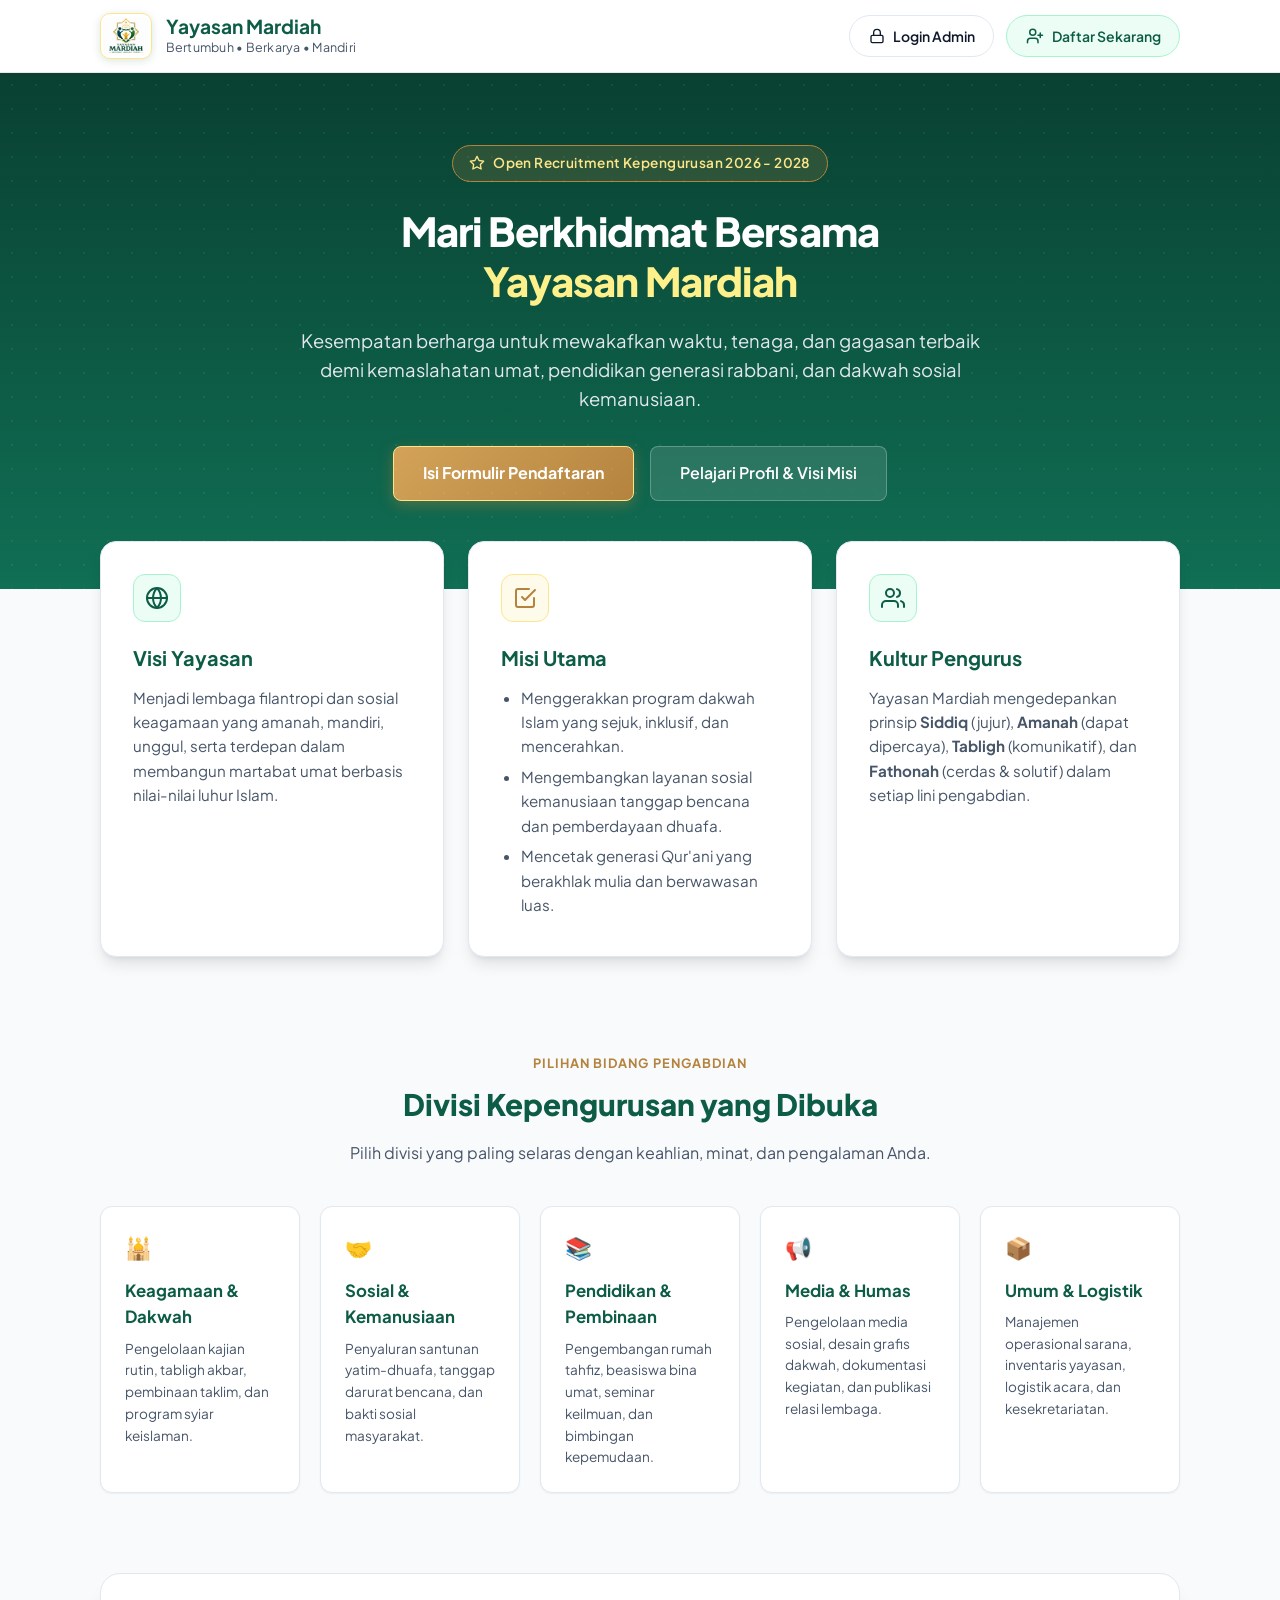
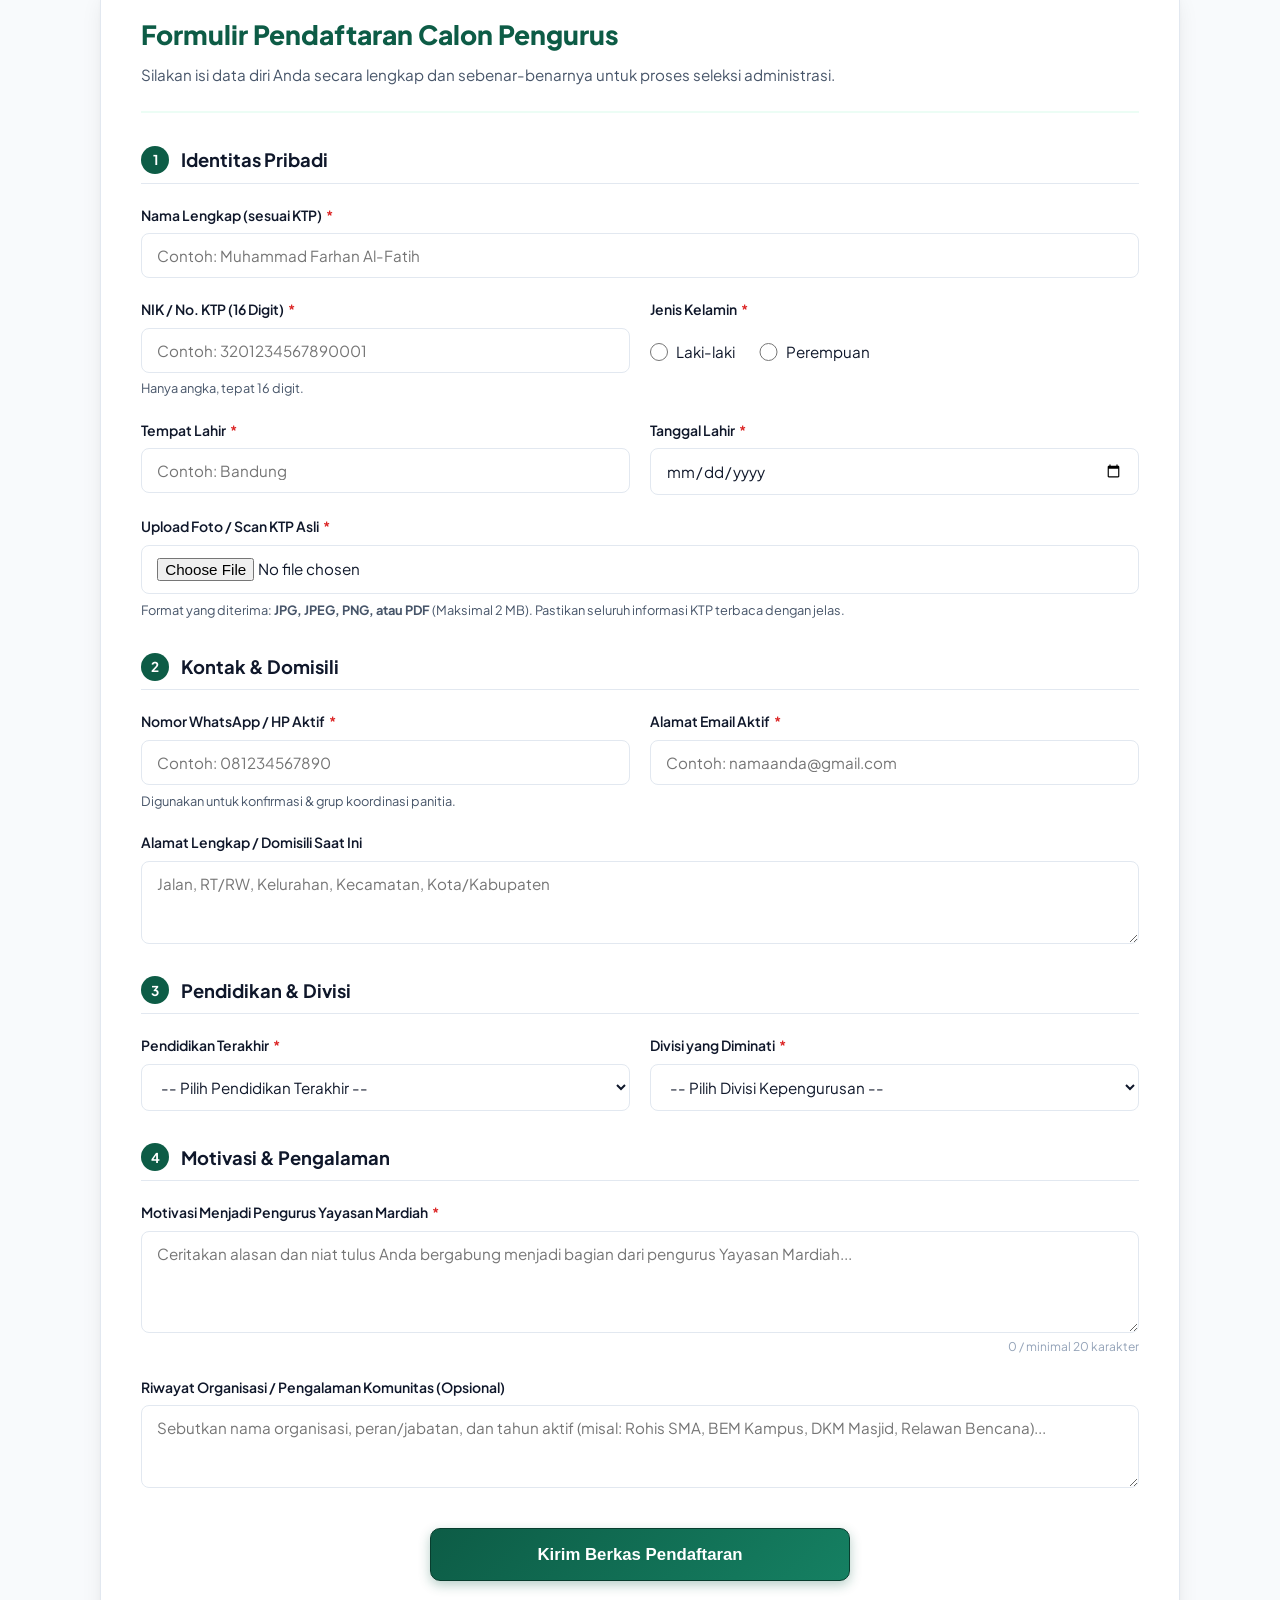
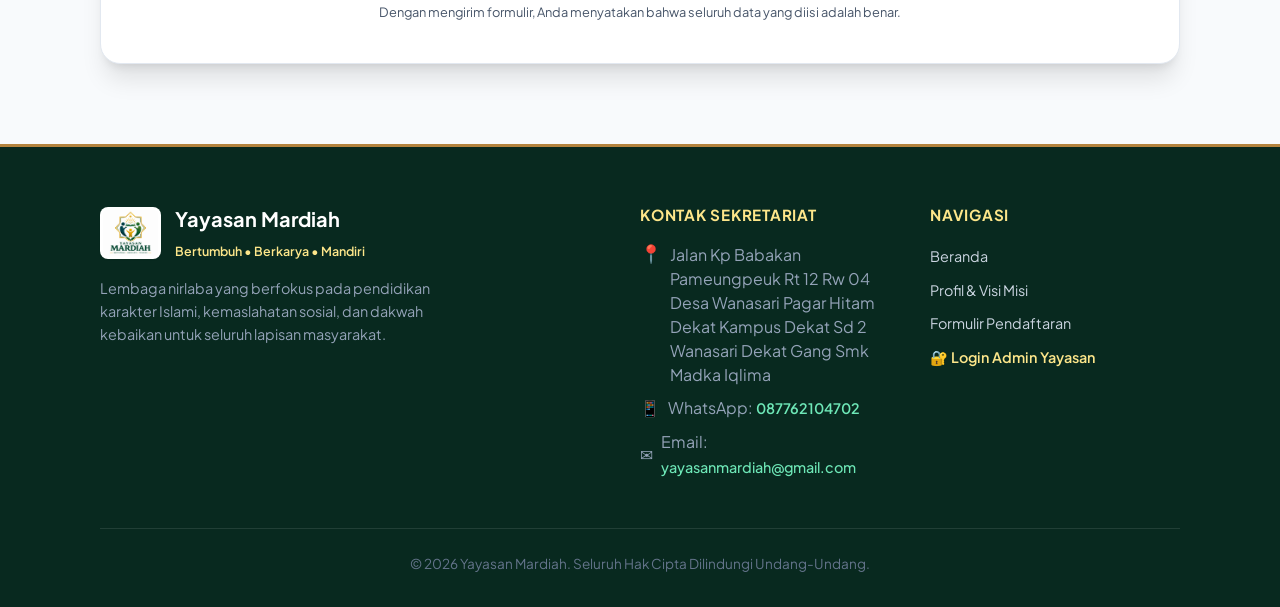
==== commit aa349860: "Add files via upload" ====
--- a/public/index.html
+++ b/public/index.html
@@ -476,7 +476,7 @@
             </li>
             <li style="display: flex; gap: 0.5rem; align-items: center;">
               <span>✉️</span>
-              <span>Email: info@yayasanmardiah.org</span>
+              <span>Email: <a href="mailto:yayasanmardiah@gmail.com" style="color: #6ee7b7; font-weight: 500; text-decoration: none;">yayasanmardiah@gmail.com</a></span>
             </li>
           </ul>
         </div>
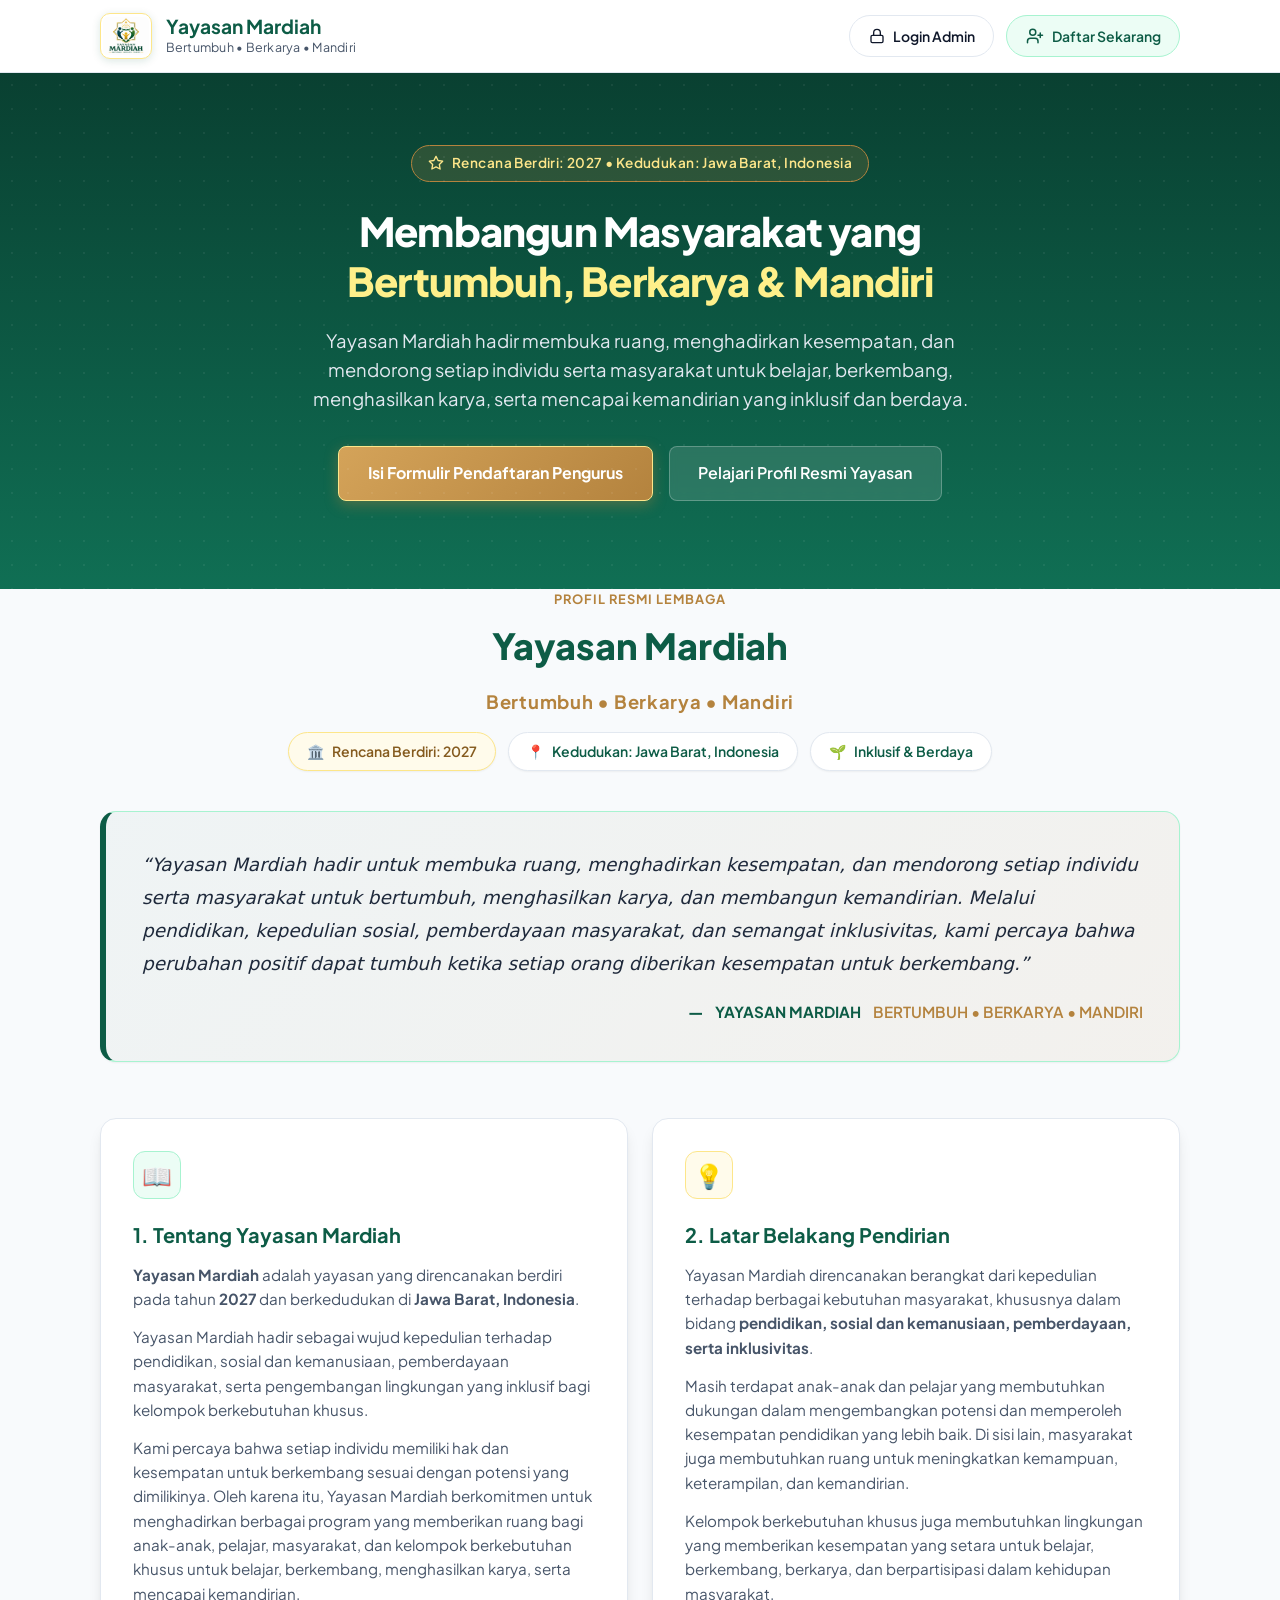
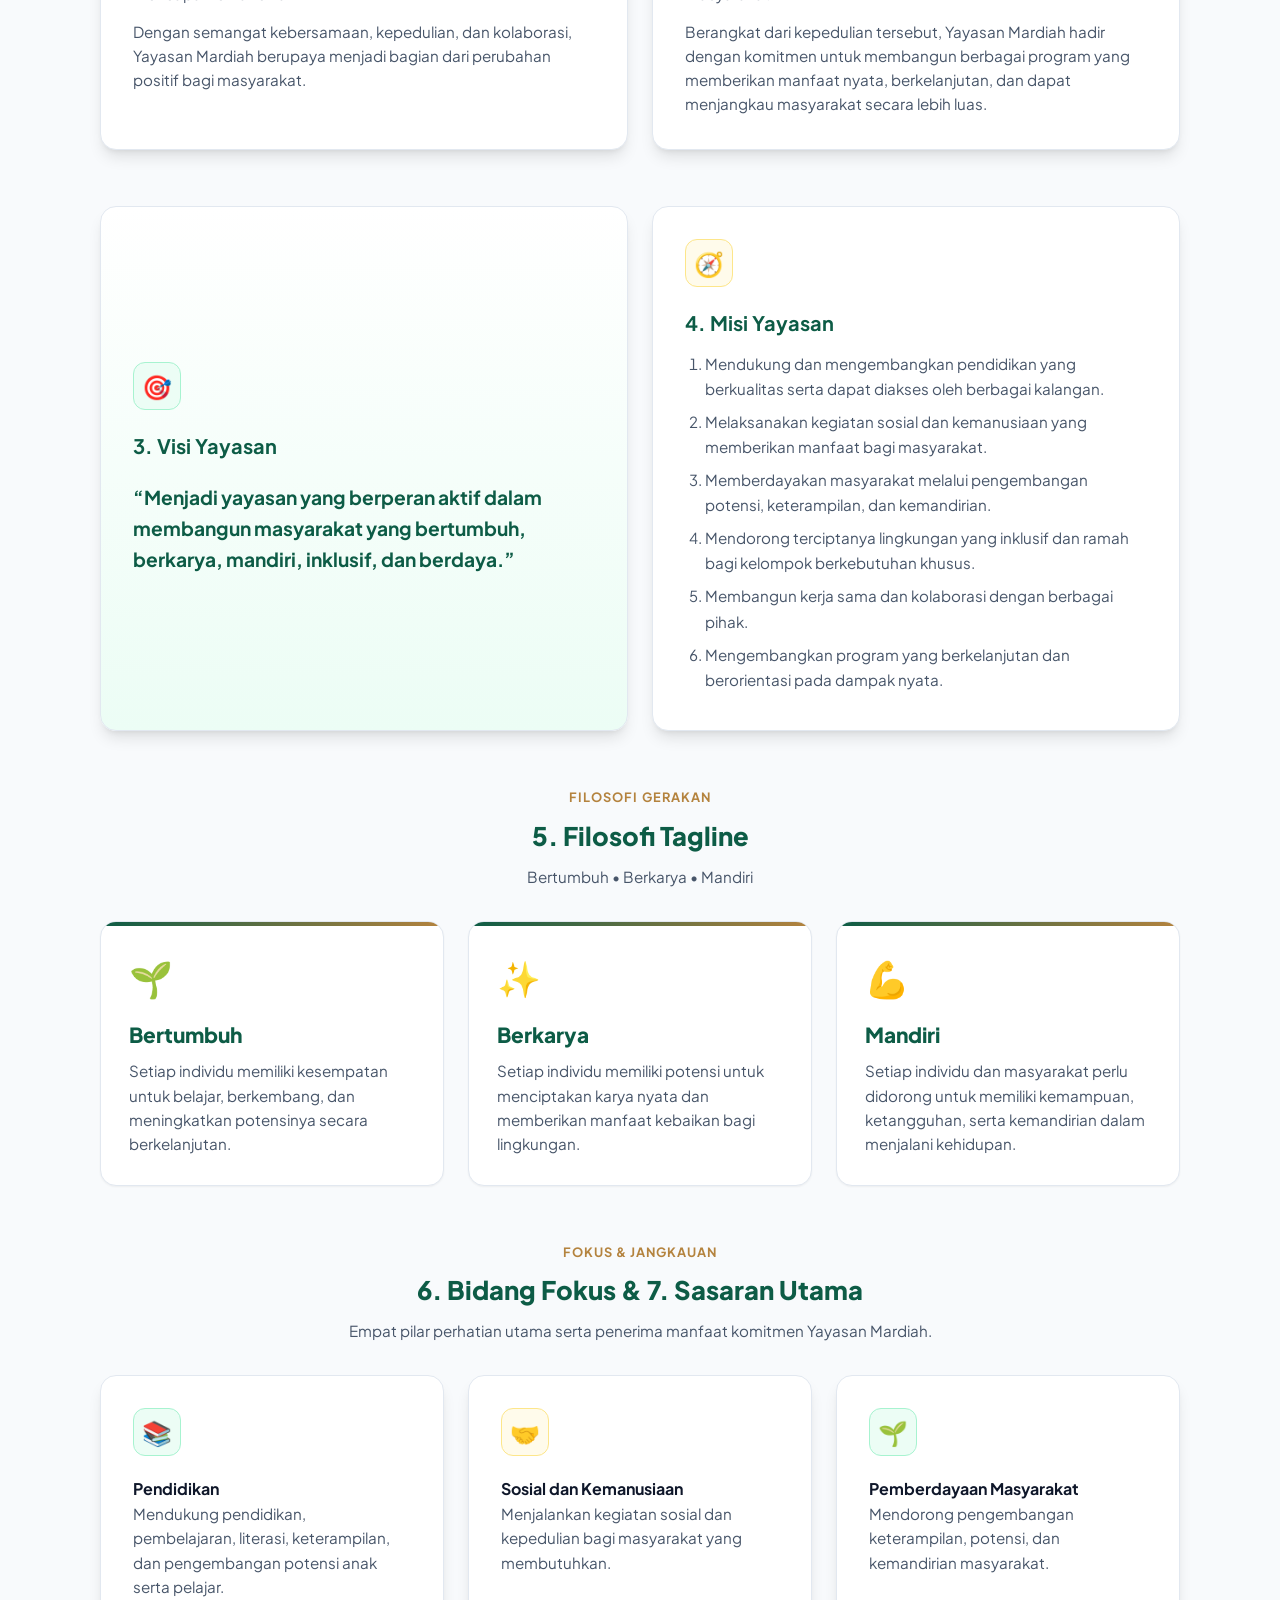
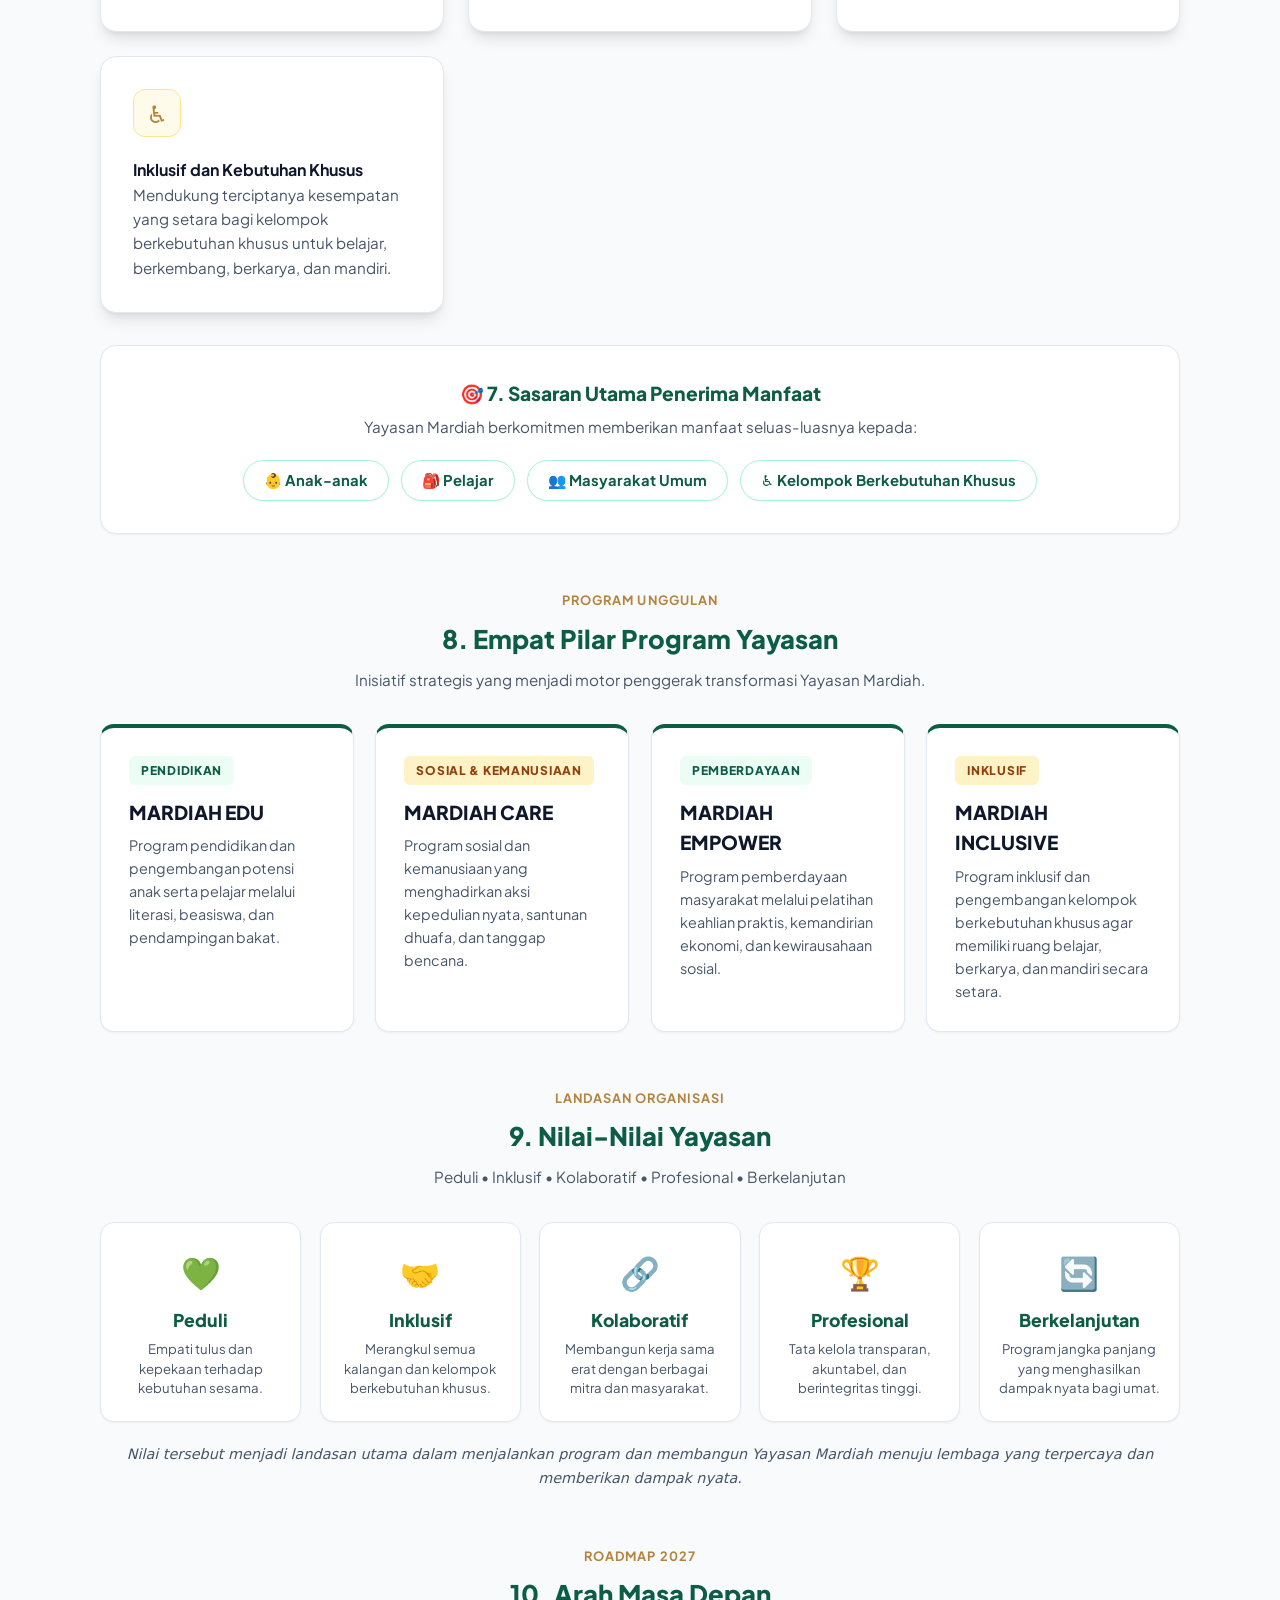
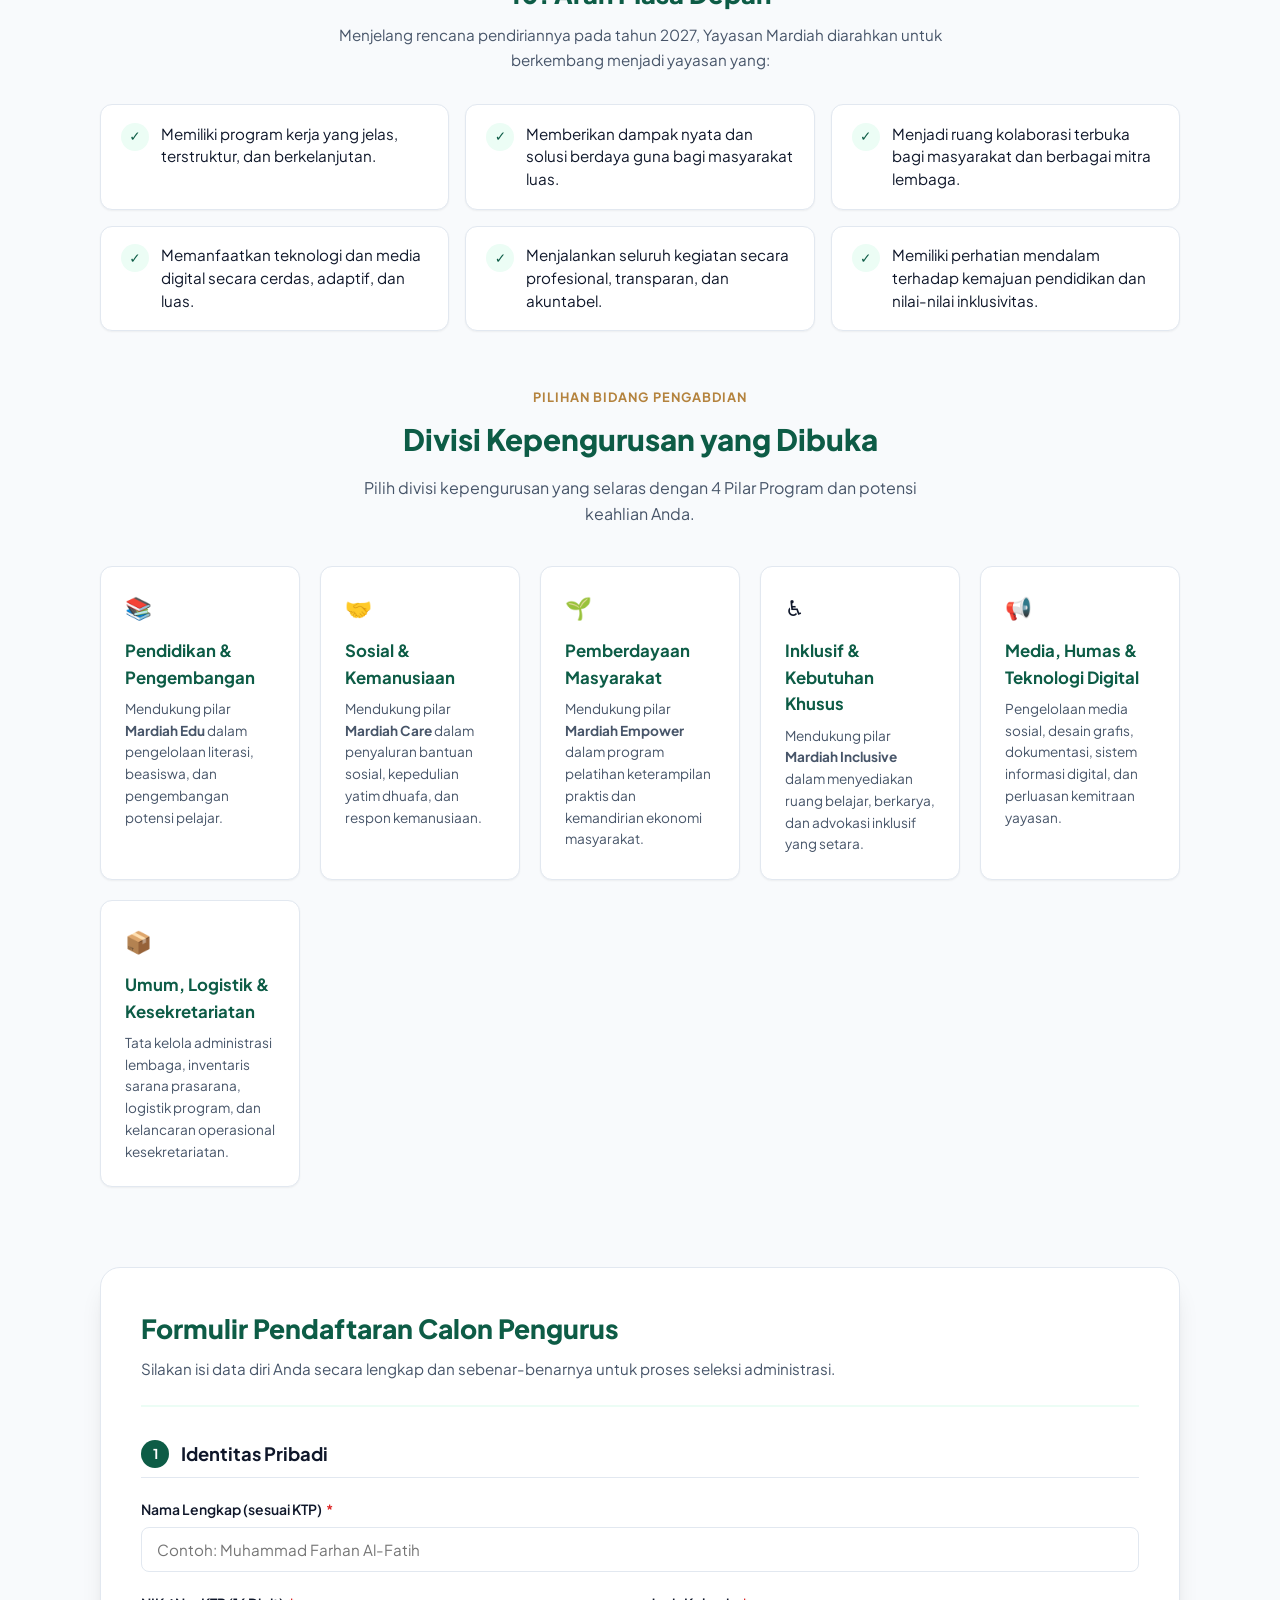
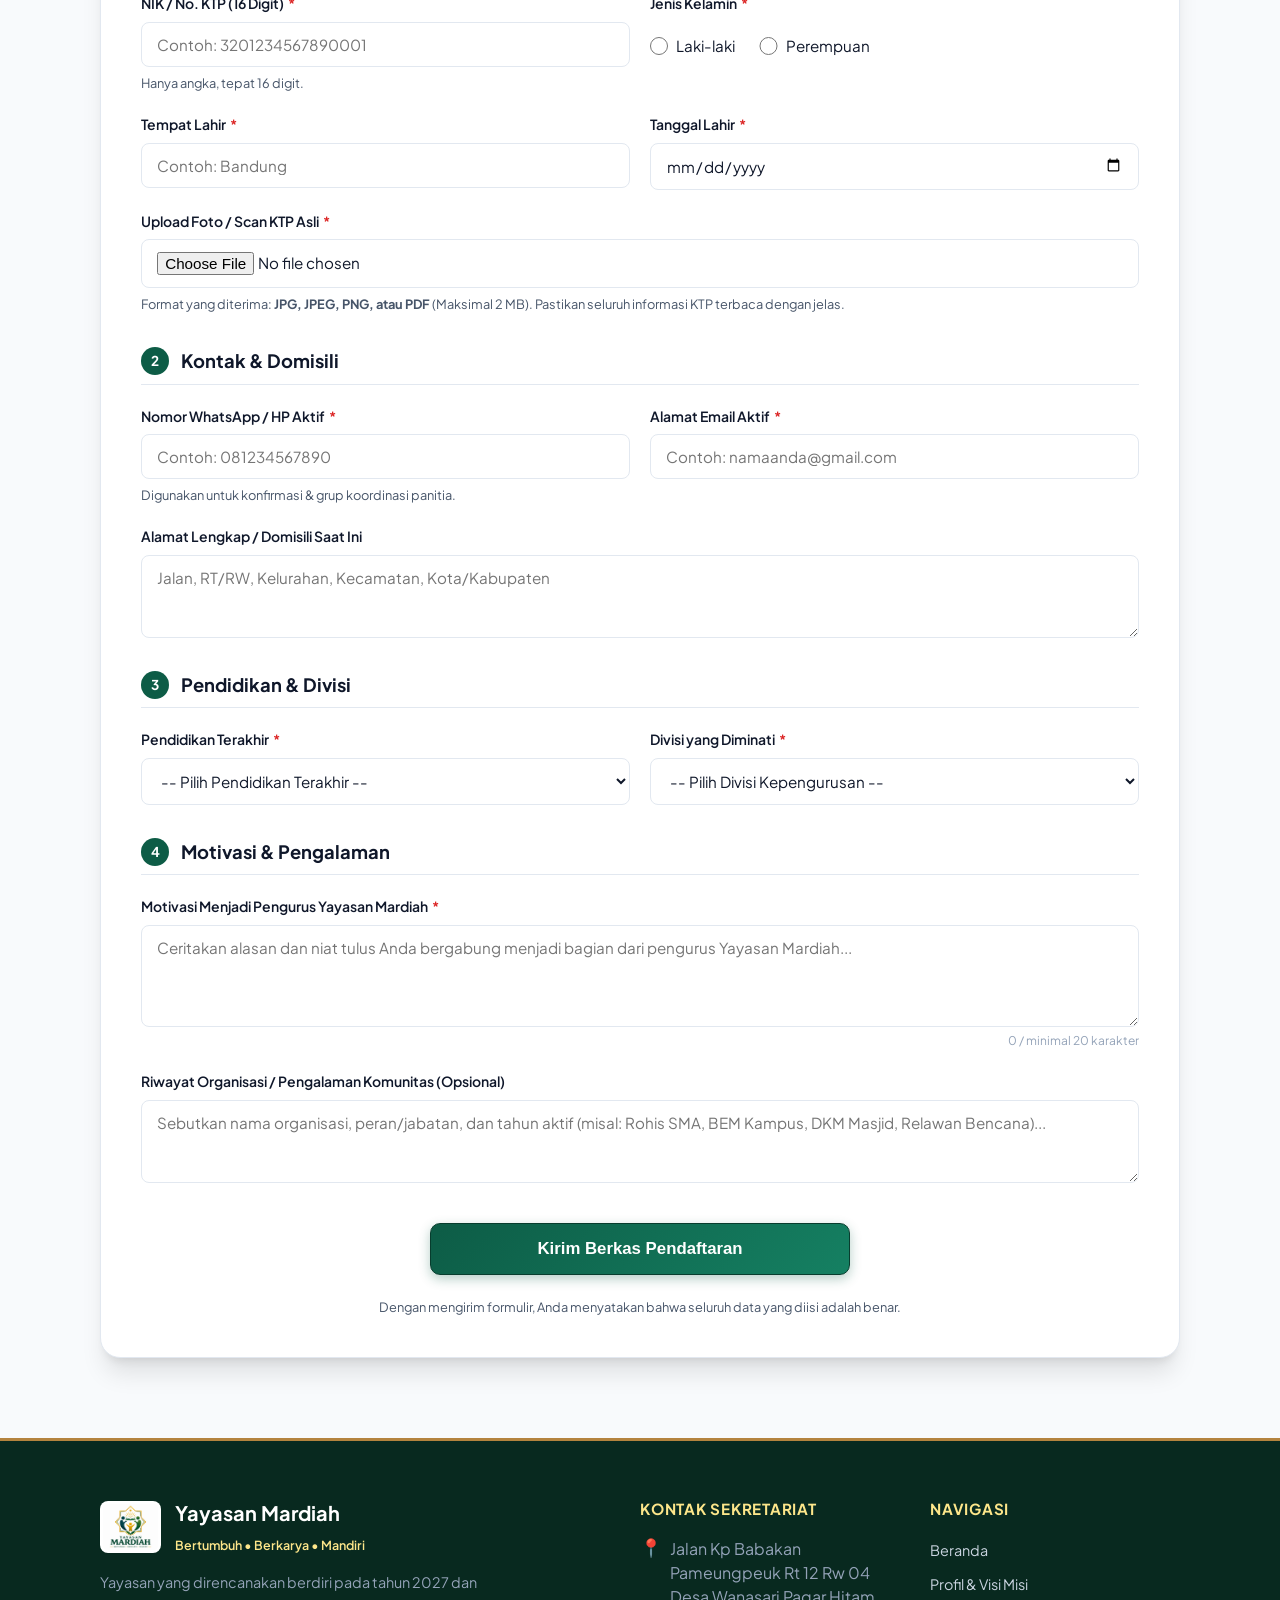
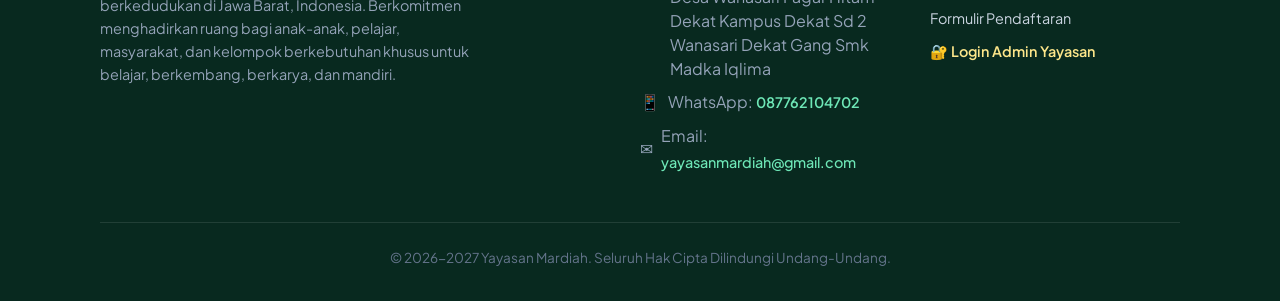
==== commit 70e864e5: "Add files via upload" ====
--- a/public/index.html
+++ b/public/index.html
@@ -5,8 +5,8 @@
   <meta charset="UTF-8">
   <meta name="viewport" content="width=device-width, initial-scale=1.0">
   <meta name="description"
-    content="Pendaftaran Calon Pengurus Yayasan Mardiah Periode 2026-2028. Mari berkhidmat untuk umat dan kemanusiaan bersama kami.">
-  <title>Pendaftaran Calon Pengurus - Yayasan Mardiah</title>
+    content="Profil Resmi Yayasan Mardiah - Bertumbuh • Berkarya • Mandiri. Rencana berdiri 2027 di Jawa Barat, Indonesia. Pendaftaran Calon Pengurus.">
+  <title>Yayasan Mardiah - Bertumbuh • Berkarya • Mandiri</title>
 
   <!-- Favicon / Logo Tab Browser -->
   <link rel="icon" type="image/png" href="img/favicon.png">
@@ -67,80 +67,303 @@
           stroke-linecap="round" stroke-linejoin="round">
           <path d="M12 2l3.09 6.26L22 9.27l-5 4.87 1.18 6.88L12 17.77l-6.18 3.25L7 14.14 2 9.27l6.91-1.01L12 2z"></path>
         </svg>
-        Open Recruitment Kepengurusan 2026 - 2028
+        Rencana Berdiri: 2027 • Kedudukan: Jawa Barat, Indonesia
       </div>
       <h2 class="hero-title">
-        Mari Berkhidmat Bersama <br><span>Yayasan Mardiah</span>
+        Membangun Masyarakat yang <br><span>Bertumbuh, Berkarya & Mandiri</span>
       </h2>
       <p class="hero-desc">
-        Kesempatan berharga untuk mewakafkan waktu, tenaga, dan gagasan terbaik demi kemaslahatan umat, pendidikan
-        generasi rabbani, dan dakwah sosial kemanusiaan.
+        Yayasan Mardiah hadir membuka ruang, menghadirkan kesempatan, dan mendorong setiap individu serta masyarakat untuk belajar, berkembang, menghasilkan karya, serta mencapai kemandirian yang inklusif dan berdaya.
       </p>
       <div class="hero-cta-group">
-        <a href="#form-daftar" class="btn-primary-hero">Isi Formulir Pendaftaran</a>
-        <a href="#profil" class="btn-secondary-hero">Pelajari Profil & Visi Misi</a>
+        <a href="#form-daftar" class="btn-primary-hero">Isi Formulir Pendaftaran Pengurus</a>
+        <a href="#profil" class="btn-secondary-hero">Pelajari Profil Resmi Yayasan</a>
       </div>
     </div>
   </section>
 
-  <!-- Section: Visi, Misi & Profil Singkat -->
-  <section class="section-intro" id="profil">
+  <!-- Section: Profil Resmi Yayasan Mardiah -->
+  <section class="profile-section" id="profil">
     <div class="container">
-      <div class="info-grid">
-        <!-- Visi Card -->
+
+      <!-- Header Profil Resmi -->
+      <div class="section-header" style="text-align: center; margin-bottom: 2rem;">
+        <span class="section-tag">PROFIL RESMI LEMBAGA</span>
+        <h3 class="section-title" style="font-size: 2.25rem;">Yayasan Mardiah</h3>
+        <p class="section-subtitle" style="font-weight: 700; color: var(--gold); font-size: 1.15rem; letter-spacing: 0.04em;">
+          Bertumbuh • Berkarya • Mandiri
+        </p>
+
+        <!-- Meta Pills -->
+        <div class="meta-pills" style="margin-top: 1rem;">
+          <div class="meta-pill gold">
+            <span>🏛️</span>
+            <span>Rencana Berdiri: 2027</span>
+          </div>
+          <div class="meta-pill">
+            <span>📍</span>
+            <span>Kedudukan: Jawa Barat, Indonesia</span>
+          </div>
+          <div class="meta-pill">
+            <span>🌱</span>
+            <span>Inklusif & Berdaya</span>
+          </div>
+        </div>
+      </div>
+
+      <!-- Narasi Utama Yayasan (Callout Box) -->
+      <div class="narasi-box">
+        <blockquote>
+          “Yayasan Mardiah hadir untuk membuka ruang, menghadirkan kesempatan, dan mendorong setiap individu serta masyarakat untuk bertumbuh, menghasilkan karya, dan membangun kemandirian. Melalui pendidikan, kepedulian sosial, pemberdayaan masyarakat, dan semangat inklusivitas, kami percaya bahwa perubahan positif dapat tumbuh ketika setiap orang diberikan kesempatan untuk berkembang.”
+        </blockquote>
+        <div class="narasi-author">
+          — <strong>YAYASAN MARDIAH</strong> <span>BERTUMBUH • BERKARYA • MANDIRI</span>
+        </div>
+      </div>
+
+      <!-- 1. Tentang & 2. Latar Belakang -->
+      <div class="info-grid" style="margin-bottom: 3.5rem;">
         <div class="info-card">
-          <div class="card-icon icon-emerald">
-            <svg width="24" height="24" viewBox="0 0 24 24" fill="none" stroke="currentColor" stroke-width="2"
-              stroke-linecap="round" stroke-linejoin="round">
-              <circle cx="12" cy="12" r="10"></circle>
-              <line x1="2" y1="12" x2="22" y2="12"></line>
-              <path d="M12 2a15.3 15.3 0 0 1 4 10 15.3 15.3 0 0 1-4 10 15.3 15.3 0 0 1-4-10 15.3 15.3 0 0 1 4-10z">
-              </path>
-            </svg>
-          </div>
-          <h3>Visi Yayasan</h3>
+          <div class="card-icon icon-emerald">📖</div>
+          <h3>1. Tentang Yayasan Mardiah</h3>
+          <p style="margin-bottom: 0.85rem;">
+            <strong>Yayasan Mardiah</strong> adalah yayasan yang direncanakan berdiri pada tahun <strong>2027</strong> dan berkedudukan di <strong>Jawa Barat, Indonesia</strong>.
+          </p>
+          <p style="margin-bottom: 0.85rem;">
+            Yayasan Mardiah hadir sebagai wujud kepedulian terhadap pendidikan, sosial dan kemanusiaan, pemberdayaan masyarakat, serta pengembangan lingkungan yang inklusif bagi kelompok berkebutuhan khusus.
+          </p>
+          <p style="margin-bottom: 0.85rem;">
+            Kami percaya bahwa setiap individu memiliki hak dan kesempatan untuk berkembang sesuai dengan potensi yang dimilikinya. Oleh karena itu, Yayasan Mardiah berkomitmen untuk menghadirkan berbagai program yang memberikan ruang bagi anak-anak, pelajar, masyarakat, dan kelompok berkebutuhan khusus untuk belajar, berkembang, menghasilkan karya, serta mencapai kemandirian.
+          </p>
           <p>
-            Menjadi lembaga filantropi dan sosial keagamaan yang amanah, mandiri, unggul, serta terdepan dalam membangun
-            martabat umat berbasis nilai-nilai luhur Islam.
-          </p>
-        </div>
-
-        <!-- Misi Card -->
+            Dengan semangat kebersamaan, kepedulian, dan kolaborasi, Yayasan Mardiah berupaya menjadi bagian dari perubahan positif bagi masyarakat.
+          </p>
+        </div>
+
         <div class="info-card">
-          <div class="card-icon icon-gold">
-            <svg width="24" height="24" viewBox="0 0 24 24" fill="none" stroke="currentColor" stroke-width="2"
-              stroke-linecap="round" stroke-linejoin="round">
-              <polyline points="9 11 12 14 22 4"></polyline>
-              <path d="M21 12v7a2 2 0 0 1-2 2H5a2 2 0 0 1-2-2V5a2 2 0 0 1 2-2h11"></path>
-            </svg>
-          </div>
-          <h3>Misi Utama</h3>
-          <ul>
-            <li>Menggerakkan program dakwah Islam yang sejuk, inklusif, dan mencerahkan.</li>
-            <li>Mengembangkan layanan sosial kemanusiaan tanggap bencana dan pemberdayaan dhuafa.</li>
-            <li>Mencetak generasi Qur'ani yang berakhlak mulia dan berwawasan luas.</li>
-          </ul>
-        </div>
-
-        <!-- Nilai Dasar Card -->
+          <div class="card-icon icon-gold">💡</div>
+          <h3>2. Latar Belakang Pendirian</h3>
+          <p style="margin-bottom: 0.85rem;">
+            Yayasan Mardiah direncanakan berangkat dari kepedulian terhadap berbagai kebutuhan masyarakat, khususnya dalam bidang <strong>pendidikan, sosial dan kemanusiaan, pemberdayaan, serta inklusivitas</strong>.
+          </p>
+          <p style="margin-bottom: 0.85rem;">
+            Masih terdapat anak-anak dan pelajar yang membutuhkan dukungan dalam mengembangkan potensi dan memperoleh kesempatan pendidikan yang lebih baik. Di sisi lain, masyarakat juga membutuhkan ruang untuk meningkatkan kemampuan, keterampilan, dan kemandirian.
+          </p>
+          <p style="margin-bottom: 0.85rem;">
+            Kelompok berkebutuhan khusus juga membutuhkan lingkungan yang memberikan kesempatan yang setara untuk belajar, berkembang, berkarya, dan berpartisipasi dalam kehidupan masyarakat.
+          </p>
+          <p>
+            Berangkat dari kepedulian tersebut, Yayasan Mardiah hadir dengan komitmen untuk membangun berbagai program yang memberikan manfaat nyata, berkelanjutan, dan dapat menjangkau masyarakat secara lebih luas.
+          </p>
+        </div>
+      </div>
+
+      <!-- 3. Visi & 4. Misi -->
+      <div class="info-grid" style="margin-bottom: 3.5rem;">
+        <div class="info-card" style="background: linear-gradient(180deg, #ffffff 0%, var(--primary-surface) 100%); display: flex; flex-direction: column; justify-content: center;">
+          <div class="card-icon icon-emerald">🎯</div>
+          <h3>3. Visi Yayasan</h3>
+          <p style="font-size: 1.2rem; font-weight: 700; color: var(--primary); line-height: 1.6; margin-top: 0.5rem;">
+            “Menjadi yayasan yang berperan aktif dalam membangun masyarakat yang bertumbuh, berkarya, mandiri, inklusif, dan berdaya.”
+          </p>
+        </div>
+
         <div class="info-card">
-          <div class="card-icon icon-emerald">
-            <svg width="24" height="24" viewBox="0 0 24 24" fill="none" stroke="currentColor" stroke-width="2"
-              stroke-linecap="round" stroke-linejoin="round">
-              <path d="M17 21v-2a4 4 0 0 0-4-4H5a4 4 0 0 0-4 4v2"></path>
-              <circle cx="9" cy="7" r="4"></circle>
-              <path d="M23 21v-2a4 4 0 0 0-3-3.87"></path>
-              <path d="M16 3.13a4 4 0 0 1 0 7.75"></path>
-            </svg>
-          </div>
-          <h3>Kultur Pengurus</h3>
-          <p>
-            Yayasan Mardiah mengedepankan prinsip <strong>Siddiq</strong> (jujur), <strong>Amanah</strong> (dapat
-            dipercaya), <strong>Tabligh</strong> (komunikatif), dan <strong>Fathonah</strong> (cerdas & solutif) dalam
-            setiap lini pengabdian.
-          </p>
-        </div>
-      </div>
+          <div class="card-icon icon-gold">🧭</div>
+          <h3>4. Misi Yayasan</h3>
+          <ol style="padding-left: 1.25rem; color: var(--text-muted); font-size: 0.95rem; line-height: 1.65;">
+            <li style="margin-bottom: 0.5rem;">Mendukung dan mengembangkan pendidikan yang berkualitas serta dapat diakses oleh berbagai kalangan.</li>
+            <li style="margin-bottom: 0.5rem;">Melaksanakan kegiatan sosial dan kemanusiaan yang memberikan manfaat bagi masyarakat.</li>
+            <li style="margin-bottom: 0.5rem;">Memberdayakan masyarakat melalui pengembangan potensi, keterampilan, dan kemandirian.</li>
+            <li style="margin-bottom: 0.5rem;">Mendorong terciptanya lingkungan yang inklusif dan ramah bagi kelompok berkebutuhan khusus.</li>
+            <li style="margin-bottom: 0.5rem;">Membangun kerja sama dan kolaborasi dengan berbagai pihak.</li>
+            <li>Mengembangkan program yang berkelanjutan dan berorientasi pada dampak nyata.</li>
+          </ol>
+        </div>
+      </div>
+
+      <!-- 5. Filosofi Tagline -->
+      <div class="profile-block">
+        <div class="profile-block-header">
+          <span class="section-tag">FILOSOFI GERAKAN</span>
+          <h3 class="profile-block-title">5. Filosofi Tagline</h3>
+          <p class="profile-block-subtitle">Bertumbuh • Berkarya • Mandiri</p>
+        </div>
+
+        <div class="tagline-grid">
+          <div class="tagline-card">
+            <span class="tagline-icon">🌱</span>
+            <h4>Bertumbuh</h4>
+            <p>Setiap individu memiliki kesempatan untuk belajar, berkembang, dan meningkatkan potensinya secara berkelanjutan.</p>
+          </div>
+          <div class="tagline-card">
+            <span class="tagline-icon">✨</span>
+            <h4>Berkarya</h4>
+            <p>Setiap individu memiliki potensi untuk menciptakan karya nyata dan memberikan manfaat kebaikan bagi lingkungan.</p>
+          </div>
+          <div class="tagline-card">
+            <span class="tagline-icon">💪</span>
+            <h4>Mandiri</h4>
+            <p>Setiap individu dan masyarakat perlu didorong untuk memiliki kemampuan, ketangguhan, serta kemandirian dalam menjalani kehidupan.</p>
+          </div>
+        </div>
+      </div>
+
+      <!-- 6. Bidang Fokus & 7. Sasaran Utama -->
+      <div class="profile-block">
+        <div class="profile-block-header">
+          <span class="section-tag">FOKUS & JANGKAUAN</span>
+          <h3 class="profile-block-title">6. Bidang Fokus & 7. Sasaran Utama</h3>
+          <p class="profile-block-subtitle">Empat pilar perhatian utama serta penerima manfaat komitmen Yayasan Mardiah.</p>
+        </div>
+
+        <div class="info-grid" style="margin-bottom: 2rem;">
+          <div class="info-card">
+            <div class="card-icon icon-emerald">📚</div>
+            <h4>Pendidikan</h4>
+            <p>Mendukung pendidikan, pembelajaran, literasi, keterampilan, dan pengembangan potensi anak serta pelajar.</p>
+          </div>
+          <div class="info-card">
+            <div class="card-icon icon-gold">🤝</div>
+            <h4>Sosial dan Kemanusiaan</h4>
+            <p>Menjalankan kegiatan sosial dan kepedulian bagi masyarakat yang membutuhkan.</p>
+          </div>
+          <div class="info-card">
+            <div class="card-icon icon-emerald">🌱</div>
+            <h4>Pemberdayaan Masyarakat</h4>
+            <p>Mendorong pengembangan keterampilan, potensi, dan kemandirian masyarakat.</p>
+          </div>
+          <div class="info-card">
+            <div class="card-icon icon-gold">♿</div>
+            <h4>Inklusif dan Kebutuhan Khusus</h4>
+            <p>Mendukung terciptanya kesempatan yang setara bagi kelompok berkebutuhan khusus untuk belajar, berkembang, berkarya, dan mandiri.</p>
+          </div>
+        </div>
+
+        <!-- 7. Sasaran Utama Chips -->
+        <div style="background: var(--bg-card); border: 1px solid var(--border-color); border-radius: 16px; padding: 2rem 1.5rem; text-align: center; box-shadow: var(--shadow-sm);">
+          <h4 style="color: var(--primary); font-weight: 800; margin-bottom: 0.4rem; font-size: 1.2rem;">🎯 7. Sasaran Utama Penerima Manfaat</h4>
+          <p style="color: var(--text-muted); font-size: 0.95rem; margin-bottom: 1.25rem;">Yayasan Mardiah berkomitmen memberikan manfaat seluas-luasnya kepada:</p>
+          <div class="target-chips">
+            <div class="target-chip">👶 Anak-anak</div>
+            <div class="target-chip">🎒 Pelajar</div>
+            <div class="target-chip">👥 Masyarakat Umum</div>
+            <div class="target-chip">♿ Kelompok Berkebutuhan Khusus</div>
+          </div>
+        </div>
+      </div>
+
+      <!-- 8. Pilar Program -->
+      <div class="profile-block">
+        <div class="profile-block-header">
+          <span class="section-tag">PROGRAM UNGGULAN</span>
+          <h3 class="profile-block-title">8. Empat Pilar Program Yayasan</h3>
+          <p class="profile-block-subtitle">Inisiatif strategis yang menjadi motor penggerak transformasi Yayasan Mardiah.</p>
+        </div>
+
+        <div class="pillars-grid">
+          <div class="pillar-card">
+            <span class="pillar-tag">PENDIDIKAN</span>
+            <h4>MARDIAH EDU</h4>
+            <p>Program pendidikan dan pengembangan potensi anak serta pelajar melalui literasi, beasiswa, dan pendampingan bakat.</p>
+          </div>
+
+          <div class="pillar-card">
+            <span class="pillar-tag" style="background: #fef3c7; color: #92400e;">SOSIAL & KEMANUSIAAN</span>
+            <h4>MARDIAH CARE</h4>
+            <p>Program sosial dan kemanusiaan yang menghadirkan aksi kepedulian nyata, santunan dhuafa, dan tanggap bencana.</p>
+          </div>
+
+          <div class="pillar-card">
+            <span class="pillar-tag">PEMBERDAYAAN</span>
+            <h4>MARDIAH EMPOWER</h4>
+            <p>Program pemberdayaan masyarakat melalui pelatihan keahlian praktis, kemandirian ekonomi, dan kewirausahaan sosial.</p>
+          </div>
+
+          <div class="pillar-card">
+            <span class="pillar-tag" style="background: #fef3c7; color: #92400e;">INKLUSIF</span>
+            <h4>MARDIAH INCLUSIVE</h4>
+            <p>Program inklusif dan pengembangan kelompok berkebutuhan khusus agar memiliki ruang belajar, berkarya, dan mandiri secara setara.</p>
+          </div>
+        </div>
+      </div>
+
+      <!-- 9. Nilai-Nilai Yayasan -->
+      <div class="profile-block">
+        <div class="profile-block-header">
+          <span class="section-tag">LANDASAN ORGANISASI</span>
+          <h3 class="profile-block-title">9. Nilai-Nilai Yayasan</h3>
+          <p class="profile-block-subtitle">Peduli • Inklusif • Kolaboratif • Profesional • Berkelanjutan</p>
+        </div>
+
+        <div class="values-grid">
+          <div class="value-card">
+            <span class="value-emoji">💚</span>
+            <h5>Peduli</h5>
+            <p>Empati tulus dan kepekaan terhadap kebutuhan sesama.</p>
+          </div>
+          <div class="value-card">
+            <span class="value-emoji">🤝</span>
+            <h5>Inklusif</h5>
+            <p>Merangkul semua kalangan dan kelompok berkebutuhan khusus.</p>
+          </div>
+          <div class="value-card">
+            <span class="value-emoji">🔗</span>
+            <h5>Kolaboratif</h5>
+            <p>Membangun kerja sama erat dengan berbagai mitra dan masyarakat.</p>
+          </div>
+          <div class="value-card">
+            <span class="value-emoji">🏆</span>
+            <h5>Profesional</h5>
+            <p>Tata kelola transparan, akuntabel, dan berintegritas tinggi.</p>
+          </div>
+          <div class="value-card">
+            <span class="value-emoji">🔄</span>
+            <h5>Berkelanjutan</h5>
+            <p>Program jangka panjang yang menghasilkan dampak nyata bagi umat.</p>
+          </div>
+        </div>
+        <p style="text-align: center; color: var(--text-muted); font-size: 0.9rem; margin-top: 1.25rem;">
+          <em>Nilai tersebut menjadi landasan utama dalam menjalankan program dan membangun Yayasan Mardiah menuju lembaga yang terpercaya dan memberikan dampak nyata.</em>
+        </p>
+      </div>
+
+      <!-- 10. Arah Masa Depan -->
+      <div class="profile-block" style="margin-bottom: 1rem;">
+        <div class="profile-block-header">
+          <span class="section-tag">ROADMAP 2027</span>
+          <h3 class="profile-block-title">10. Arah Masa Depan</h3>
+          <p class="profile-block-subtitle">Menjelang rencana pendiriannya pada tahun 2027, Yayasan Mardiah diarahkan untuk berkembang menjadi yayasan yang:</p>
+        </div>
+
+        <ul class="future-list">
+          <li class="future-item">
+            <div class="future-item-icon">✓</div>
+            <span>Memiliki program kerja yang jelas, terstruktur, dan berkelanjutan.</span>
+          </li>
+          <li class="future-item">
+            <div class="future-item-icon">✓</div>
+            <span>Memberikan dampak nyata dan solusi berdaya guna bagi masyarakat luas.</span>
+          </li>
+          <li class="future-item">
+            <div class="future-item-icon">✓</div>
+            <span>Menjadi ruang kolaborasi terbuka bagi masyarakat dan berbagai mitra lembaga.</span>
+          </li>
+          <li class="future-item">
+            <div class="future-item-icon">✓</div>
+            <span>Memanfaatkan teknologi dan media digital secara cerdas, adaptif, dan luas.</span>
+          </li>
+          <li class="future-item">
+            <div class="future-item-icon">✓</div>
+            <span>Menjalankan seluruh kegiatan secara profesional, transparan, dan akuntabel.</span>
+          </li>
+          <li class="future-item">
+            <div class="future-item-icon">✓</div>
+            <span>Memiliki perhatian mendalam terhadap kemajuan pendidikan dan nilai-nilai inklusivitas.</span>
+          </li>
+        </ul>
+      </div>
+
     </div>
   </section>
 
@@ -150,38 +373,44 @@
       <div class="section-header">
         <span class="section-tag">Pilihan Bidang Pengabdian</span>
         <h3 class="section-title">Divisi Kepengurusan yang Dibuka</h3>
-        <p class="section-subtitle">Pilih divisi yang paling selaras dengan keahlian, minat, dan pengalaman Anda.</p>
+        <p class="section-subtitle">Pilih divisi kepengurusan yang selaras dengan 4 Pilar Program dan potensi keahlian Anda.</p>
       </div>
 
       <div class="division-cards">
         <div class="div-card">
-          <div class="div-badge">🕌</div>
-          <h4>Keagamaan & Dakwah</h4>
-          <p>Pengelolaan kajian rutin, tabligh akbar, pembinaan taklim, dan program syiar keislaman.</p>
+          <div class="div-badge">📚</div>
+          <h4>Pendidikan & Pengembangan</h4>
+          <p>Mendukung pilar <strong>Mardiah Edu</strong> dalam pengelolaan literasi, beasiswa, dan pengembangan potensi pelajar.</p>
         </div>
 
         <div class="div-card">
           <div class="div-badge">🤝</div>
           <h4>Sosial & Kemanusiaan</h4>
-          <p>Penyaluran santunan yatim-dhuafa, tanggap darurat bencana, dan bakti sosial masyarakat.</p>
+          <p>Mendukung pilar <strong>Mardiah Care</strong> dalam penyaluran bantuan sosial, kepedulian yatim dhuafa, dan respon kemanusiaan.</p>
         </div>
 
         <div class="div-card">
-          <div class="div-badge">📚</div>
-          <h4>Pendidikan & Pembinaan</h4>
-          <p>Pengembangan rumah tahfiz, beasiswa bina umat, seminar keilmuan, dan bimbingan kepemudaan.</p>
+          <div class="div-badge">🌱</div>
+          <h4>Pemberdayaan Masyarakat</h4>
+          <p>Mendukung pilar <strong>Mardiah Empower</strong> dalam program pelatihan keterampilan praktis dan kemandirian ekonomi masyarakat.</p>
+        </div>
+
+        <div class="div-card">
+          <div class="div-badge">♿</div>
+          <h4>Inklusif & Kebutuhan Khusus</h4>
+          <p>Mendukung pilar <strong>Mardiah Inclusive</strong> dalam menyediakan ruang belajar, berkarya, dan advokasi inklusif yang setara.</p>
         </div>
 
         <div class="div-card">
           <div class="div-badge">📢</div>
-          <h4>Media & Humas</h4>
-          <p>Pengelolaan media sosial, desain grafis dakwah, dokumentasi kegiatan, dan publikasi relasi lembaga.</p>
+          <h4>Media, Humas & Teknologi Digital</h4>
+          <p>Pengelolaan media sosial, desain grafis, dokumentasi, sistem informasi digital, dan perluasan kemitraan yayasan.</p>
         </div>
 
         <div class="div-card">
           <div class="div-badge">📦</div>
-          <h4>Umum & Logistik</h4>
-          <p>Manajemen operasional sarana, inventaris yayasan, logistik acara, dan kesekretariatan.</p>
+          <h4>Umum, Logistik & Kesekretariatan</h4>
+          <p>Tata kelola administrasi lembaga, inventaris sarana prasarana, logistik program, dan kelancaran operasional kesekretariatan.</p>
         </div>
       </div>
     </div>
@@ -363,11 +592,12 @@
               </label>
               <select id="posisi_diminati" name="posisi_diminati" class="form-control" required>
                 <option value="">-- Pilih Divisi Kepengurusan --</option>
-                <option value="Keagamaan & Dakwah">Keagamaan & Dakwah</option>
-                <option value="Sosial & Kemanusiaan">Sosial & Kemanusiaan</option>
-                <option value="Pendidikan & Pembinaan">Pendidikan & Pembinaan</option>
-                <option value="Media, Humas & Syiar Digital">Media, Humas & Syiar Digital</option>
-                <option value="Umum, Logistik & Perlengkapan">Umum, Logistik & Perlengkapan</option>
+                <option value="Pendidikan & Pengembangan (Mardiah Edu)">Pendidikan & Pengembangan (Mardiah Edu)</option>
+                <option value="Sosial & Kemanusiaan (Mardiah Care)">Sosial & Kemanusiaan (Mardiah Care)</option>
+                <option value="Pemberdayaan Masyarakat (Mardiah Empower)">Pemberdayaan Masyarakat (Mardiah Empower)</option>
+                <option value="Inklusif & Kebutuhan Khusus (Mardiah Inclusive)">Inklusif & Kebutuhan Khusus (Mardiah Inclusive)</option>
+                <option value="Media, Humas & Teknologi Digital">Media, Humas & Teknologi Digital</option>
+                <option value="Umum, Logistik & Kesekretariatan">Umum, Logistik & Kesekretariatan</option>
               </select>
               <div class="invalid-feedback"></div>
             </div>
@@ -459,8 +689,7 @@
             </div>
           </div>
           <p>
-            Lembaga nirlaba yang berfokus pada pendidikan karakter Islami, kemaslahatan sosial, dan dakwah kebaikan
-            untuk seluruh lapisan masyarakat.
+            Yayasan yang direncanakan berdiri pada tahun 2027 dan berkedudukan di Jawa Barat, Indonesia. Berkomitmen menghadirkan ruang bagi anak-anak, pelajar, masyarakat, dan kelompok berkebutuhan khusus untuk belajar, berkembang, berkarya, dan mandiri.
           </p>
         </div>
         <div class="footer-col">
@@ -492,7 +721,7 @@
       </div>
 
       <div class="footer-bottom">
-        <p>&copy; 2026 Yayasan Mardiah. Seluruh Hak Cipta Dilindungi Undang-Undang.</p>
+        <p>&copy; 2026-2027 Yayasan Mardiah. Seluruh Hak Cipta Dilindungi Undang-Undang.</p>
       </div>
     </div>
   </footer>
--- a/public/css/style.css
+++ b/public/css/style.css
@@ -357,6 +357,303 @@
 
 .info-card li {
   margin-bottom: 0.4rem;
+}
+
+/* ==========================================================================
+   Profil Resmi Yayasan Mardiah Components
+   ========================================================================== */
+.narasi-box {
+  background: linear-gradient(135deg, rgba(13, 92, 70, 0.04) 0%, rgba(180, 131, 62, 0.08) 100%);
+  border: 1.5px solid var(--primary-border);
+  border-left: 6px solid var(--primary);
+  border-radius: 16px;
+  padding: 2.25rem;
+  margin: 2.5rem 0 3.5rem;
+  box-shadow: var(--shadow-sm);
+  position: relative;
+}
+
+.narasi-box blockquote {
+  font-size: 1.15rem;
+  font-weight: 500;
+  line-height: 1.8;
+  color: #1e293b;
+  font-style: italic;
+  margin-bottom: 1.25rem;
+  position: relative;
+}
+
+.narasi-author {
+  display: flex;
+  align-items: center;
+  justify-content: flex-end;
+  gap: 0.75rem;
+  font-weight: 800;
+  color: var(--primary);
+  font-size: 0.95rem;
+  flex-wrap: wrap;
+}
+
+.narasi-author span {
+  color: var(--gold);
+  font-weight: 600;
+}
+
+.meta-pills {
+  display: flex;
+  gap: 0.75rem;
+  flex-wrap: wrap;
+  margin-bottom: 2rem;
+  justify-content: center;
+}
+
+.meta-pill {
+  display: inline-flex;
+  align-items: center;
+  gap: 0.45rem;
+  background: var(--bg-card);
+  border: 1px solid var(--border-color);
+  padding: 0.45rem 1.15rem;
+  border-radius: 9999px;
+  font-size: 0.875rem;
+  font-weight: 600;
+  color: var(--primary);
+  box-shadow: var(--shadow-sm);
+}
+
+.meta-pill.gold {
+  border-color: var(--gold-border);
+  color: #855b1f;
+  background: var(--gold-light);
+}
+
+.profile-block {
+  margin-bottom: 3.5rem;
+}
+
+.profile-block-header {
+  text-align: center;
+  margin-bottom: 2rem;
+}
+
+.profile-block-title {
+  font-size: 1.6rem;
+  font-weight: 800;
+  color: var(--primary);
+  margin-bottom: 0.5rem;
+}
+
+.profile-block-subtitle {
+  color: var(--text-muted);
+  font-size: 0.95rem;
+  max-width: 640px;
+  margin: 0 auto;
+}
+
+/* Tagline Cards */
+.tagline-grid {
+  display: grid;
+  grid-template-columns: repeat(auto-fit, minmax(280px, 1fr));
+  gap: 1.5rem;
+}
+
+.tagline-card {
+  background: var(--bg-card);
+  border: 1px solid var(--border-color);
+  border-radius: 16px;
+  padding: 1.75rem;
+  box-shadow: var(--shadow-sm);
+  transition: var(--transition-normal);
+  position: relative;
+  overflow: hidden;
+}
+
+.tagline-card::before {
+  content: '';
+  position: absolute;
+  top: 0;
+  left: 0;
+  right: 0;
+  height: 4px;
+  background: linear-gradient(90deg, var(--primary) 0%, var(--gold) 100%);
+}
+
+.tagline-card:hover {
+  transform: translateY(-3px);
+  box-shadow: var(--shadow-md);
+  border-color: var(--primary-border);
+}
+
+.tagline-icon {
+  font-size: 2.2rem;
+  margin-bottom: 0.75rem;
+  display: inline-block;
+}
+
+.tagline-card h4 {
+  font-size: 1.3rem;
+  font-weight: 800;
+  color: var(--primary);
+  margin-bottom: 0.5rem;
+}
+
+.tagline-card p {
+  color: var(--text-muted);
+  font-size: 0.95rem;
+  line-height: 1.6;
+}
+
+/* Pilar Program Grid */
+.pillars-grid {
+  display: grid;
+  grid-template-columns: repeat(auto-fit, minmax(250px, 1fr));
+  gap: 1.35rem;
+}
+
+.pillar-card {
+  background: var(--bg-card);
+  border: 1px solid var(--border-color);
+  border-radius: 14px;
+  padding: 1.75rem;
+  box-shadow: var(--shadow-sm);
+  transition: var(--transition-normal);
+  border-top: 4px solid var(--primary);
+  display: flex;
+  flex-direction: column;
+}
+
+.pillar-card:hover {
+  border-top-color: var(--gold);
+  transform: translateY(-3px);
+  box-shadow: var(--shadow-md);
+}
+
+.pillar-tag {
+  font-size: 0.75rem;
+  font-weight: 800;
+  letter-spacing: 0.06em;
+  color: var(--primary);
+  background: var(--primary-surface);
+  padding: 0.3rem 0.75rem;
+  border-radius: 6px;
+  display: inline-block;
+  align-self: flex-start;
+  margin-bottom: 0.75rem;
+}
+
+.pillar-card h4 {
+  font-size: 1.2rem;
+  font-weight: 800;
+  color: var(--text-main);
+  margin-bottom: 0.4rem;
+}
+
+.pillar-card p {
+  color: var(--text-muted);
+  font-size: 0.9rem;
+  line-height: 1.6;
+}
+
+/* Sasaran Chips */
+.target-chips {
+  display: flex;
+  gap: 0.75rem;
+  flex-wrap: wrap;
+  justify-content: center;
+  margin-top: 1.25rem;
+}
+
+.target-chip {
+  display: inline-flex;
+  align-items: center;
+  gap: 0.5rem;
+  background: var(--bg-card);
+  color: var(--primary);
+  border: 1.5px solid var(--primary-border);
+  padding: 0.5rem 1.25rem;
+  border-radius: 9999px;
+  font-size: 0.925rem;
+  font-weight: 700;
+  box-shadow: var(--shadow-sm);
+}
+
+/* Nilai-Nilai Cards */
+.values-grid {
+  display: grid;
+  grid-template-columns: repeat(auto-fit, minmax(190px, 1fr));
+  gap: 1.15rem;
+}
+
+.value-card {
+  background: var(--bg-card);
+  border: 1px solid var(--border-color);
+  border-radius: 14px;
+  padding: 1.5rem 1.15rem;
+  text-align: center;
+  box-shadow: var(--shadow-sm);
+  transition: var(--transition-fast);
+}
+
+.value-card:hover {
+  border-color: var(--gold);
+  background: var(--gold-light);
+  transform: translateY(-2px);
+}
+
+.value-card .value-emoji {
+  font-size: 2rem;
+  margin-bottom: 0.5rem;
+  display: block;
+}
+
+.value-card h5 {
+  font-size: 1.1rem;
+  font-weight: 800;
+  color: var(--primary);
+  margin-bottom: 0.35rem;
+}
+
+.value-card p {
+  font-size: 0.825rem;
+  color: var(--text-muted);
+  line-height: 1.45;
+}
+
+/* Arah Masa Depan */
+.future-list {
+  list-style: none;
+  display: grid;
+  grid-template-columns: repeat(auto-fit, minmax(300px, 1fr));
+  gap: 1rem;
+  padding: 0;
+}
+
+.future-item {
+  display: flex;
+  align-items: flex-start;
+  gap: 0.75rem;
+  background: var(--bg-card);
+  padding: 1.1rem 1.25rem;
+  border-radius: 12px;
+  border: 1px solid var(--border-color);
+  font-size: 0.95rem;
+  color: var(--text-main);
+  box-shadow: var(--shadow-sm);
+  line-height: 1.5;
+}
+
+.future-item-icon {
+  flex-shrink: 0;
+  width: 28px;
+  height: 28px;
+  border-radius: 50%;
+  background: var(--primary-surface);
+  color: var(--primary);
+  display: flex;
+  align-items: center;
+  justify-content: center;
+  font-weight: 800;
+  font-size: 0.85rem;
 }
 
 /* Divisi Section */
@@ -1447,4 +1744,34 @@
 
 .btn-close-x:hover {
   color: var(--danger);
+}
+
+/* ==========================================================================
+   Responsive Media Queries
+   ========================================================================== */
+@media (max-width: 768px) {
+  .hero-title {
+    font-size: 1.85rem;
+  }
+
+  .hero-desc {
+    font-size: 1rem;
+  }
+
+  .narasi-box {
+    padding: 1.5rem 1.25rem;
+  }
+
+  .narasi-box blockquote {
+    font-size: 1rem;
+    line-height: 1.65;
+  }
+
+  .profile-block-title {
+    font-size: 1.35rem;
+  }
+
+  .section-title {
+    font-size: 1.6rem;
+  }
 }
